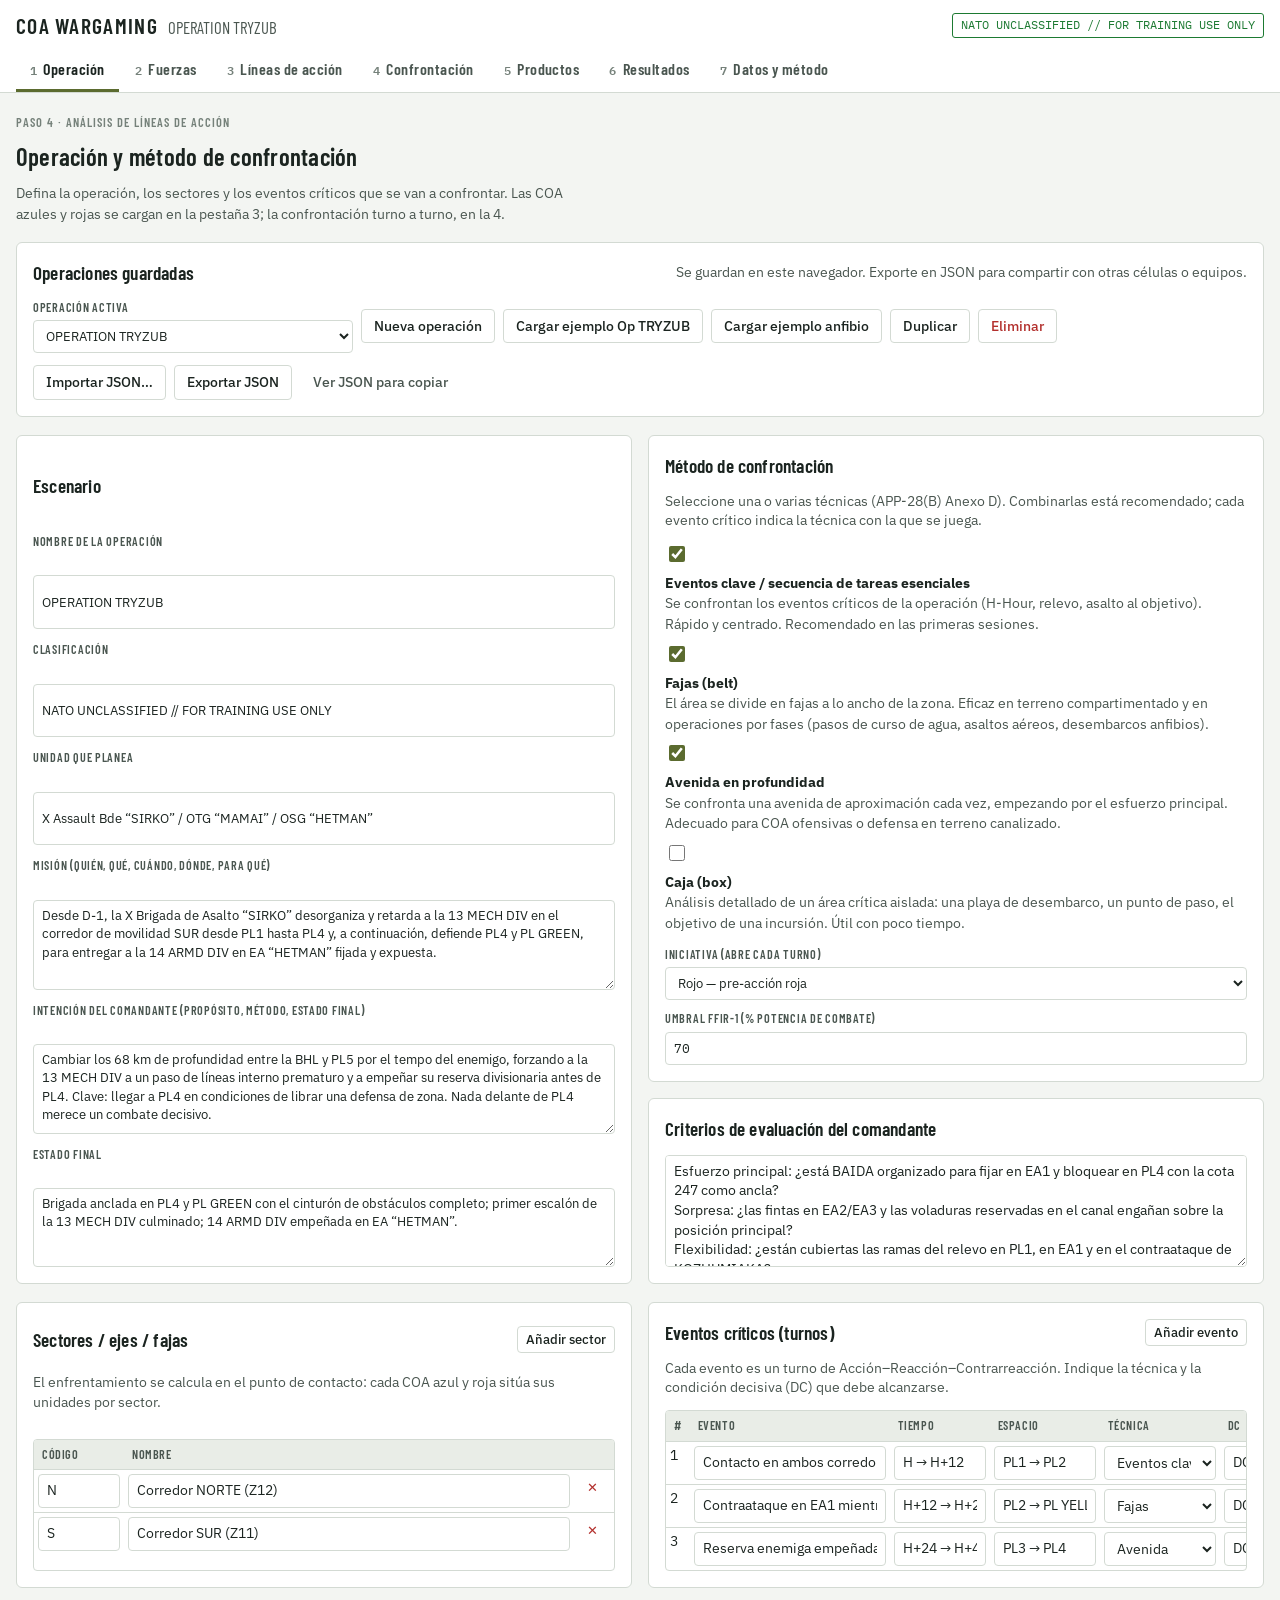
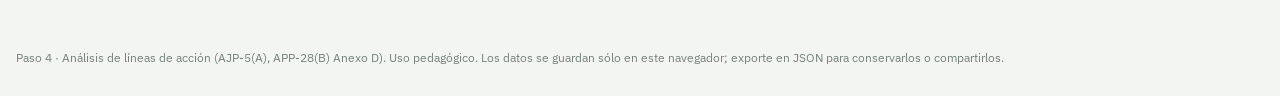
==== wargaming-coa/index.html @ 02294366 "Add COA Wargaming Tool v0.1 (Step 4 BLUE COA vs RED COA) Static web app for the confrontation of fri" ====
<!doctype html>
<html lang="es">
<head>
<meta charset="utf-8">
<meta name="viewport" content="width=device-width, initial-scale=1, viewport-fit=cover">
<title>COA Wargaming Tool</title>
<meta name="claude:viewport-fit-sides" content="cover">
<link rel="preconnect" href="https://fonts.googleapis.com">
<link rel="preconnect" href="https://fonts.gstatic.com" crossorigin>
<link rel="stylesheet" href="https://fonts.googleapis.com/css2?family=Barlow+Condensed:wght@500;600&family=IBM+Plex+Mono:wght@400;600&family=IBM+Plex+Sans:wght@400;500;600&display=swap">
<link rel="stylesheet" href="css/app.css">
</head>
<body>
<header class="topbar">
  <div class="topbar-inner">
    <div class="brand"><h1>COA Wargaming</h1><span class="op" id="opName"></span></div>
    <span class="classif" id="classif"></span>
    <nav class="tabs" aria-label="Fases de la confrontación">
      <button class="tab" data-tab="op"><span class="n">1</span>Operación</button>
      <button class="tab" data-tab="oob"><span class="n">2</span>Fuerzas</button>
      <button class="tab" data-tab="coa"><span class="n">3</span>Líneas de acción</button>
      <button class="tab" data-tab="wg"><span class="n">4</span>Confrontación</button>
      <button class="tab" data-tab="prod"><span class="n">5</span>Productos</button>
      <button class="tab" data-tab="res"><span class="n">6</span>Resultados</button>
      <button class="tab" data-tab="data"><span class="n">7</span>Datos y método</button>
    </nav>
  </div>
</header>
<main class="wrap" id="app"></main>
<footer class="wrap foot">Paso 4 · Análisis de líneas de acción (AJP-5(A), APP-28(B) Anexo D). Uso pedagógico. Los datos se guardan sólo en este navegador; exporte en JSON para conservarlos o compartirlos.</footer>
<div class="toast" id="toast" role="status" aria-live="polite" hidden></div>
<script src="js/engine.js"></script>
<script src="js/examples.js"></script>
<script src="js/app.js"></script>
</body>
</html>
---- wargaming-coa/css/app.css ----
/* Layout: barra superior fija con pestañas de proceso; contenido en columna de 1280px;
   tres células (Azul · Blanca · Roja) en la confrontación. Colores de afiliación APP-6. */
:root {
  --bg: #f3f5f2;
  --surface: #ffffff;
  --surface-2: #e9ede7;
  --ink: #1b2420;
  --ink-2: #4a5650;
  --ink-3: #75817a;
  --line: #d3dad3;
  --accent: #5b6b2f;        /* verde oliva de carta de estado mayor */
  --accent-ink: #ffffff;
  --blue: #1f5fa8;          /* propias */
  --blue-soft: #e3eefa;
  --red: #b3302d;           /* adversario */
  --red-soft: #fae6e4;
  --white-cell: #6f6a80;    /* célula blanca / árbitro */
  --white-soft: #eeedf3;
  --ok: #1d7a32;
  --ok-soft: #dcefdf;
  --warn: #9a6400;
  --warn-soft: #faeccc;
  --bad: #b3302d;
  --bad-soft: #f8dedc;
  --dec: #0f5a24;
  --s1: #2a78d6; --s2: #eb6834; --s3: #1baf7a; --s4: #eda100; --s5: #e87ba4; --s6: #008300; --s7: #6250d6; --s8: #e34948;
  --f-display: "Barlow Condensed", "Arial Narrow", "Roboto Condensed", sans-serif;
  --f-body: "IBM Plex Sans", "Segoe UI", Roboto, Helvetica, Arial, sans-serif;
  --f-mono: "IBM Plex Mono", ui-monospace, "SFMono-Regular", Menlo, Consolas, monospace;
  --radius: 6px;
}
@media (prefers-color-scheme: dark) {
  :root:not([data-theme="light"]) {
    --bg: #141917; --surface: #1c2320; --surface-2: #252e2a; --ink: #e6ebe7; --ink-2: #b4bfb8; --ink-3: #87938c; --line: #34403a;
    --accent: #a5b866; --accent-ink: #141917;
    --blue: #6ea8ea; --blue-soft: #1b2b3d; --red: #ec7a74; --red-soft: #3a2120; --white-cell: #b5afc9; --white-soft: #2a2833;
    --ok: #5cc272; --ok-soft: #1d3324; --warn: #e6b04a; --warn-soft: #3a2f17; --bad: #ec7a74; --bad-soft: #3a2120; --dec: #8fe0a2;
    --s1: #3987e5; --s2: #d95926; --s3: #199e70; --s4: #c98500; --s5: #d55181; --s6: #2f9a2f; --s7: #9085e9; --s8: #e66767;
    color-scheme: dark;
  }
}
:root[data-theme="dark"] {
  --bg: #141917; --surface: #1c2320; --surface-2: #252e2a; --ink: #e6ebe7; --ink-2: #b4bfb8; --ink-3: #87938c; --line: #34403a;
  --accent: #a5b866; --accent-ink: #141917;
  --blue: #6ea8ea; --blue-soft: #1b2b3d; --red: #ec7a74; --red-soft: #3a2120; --white-cell: #b5afc9; --white-soft: #2a2833;
  --ok: #5cc272; --ok-soft: #1d3324; --warn: #e6b04a; --warn-soft: #3a2f17; --bad: #ec7a74; --bad-soft: #3a2120; --dec: #8fe0a2;
  --s1: #3987e5; --s2: #d95926; --s3: #199e70; --s4: #c98500; --s5: #d55181; --s6: #2f9a2f; --s7: #9085e9; --s8: #e66767;
  color-scheme: dark;
}

* { box-sizing: border-box; }
html, body { margin: 0; }
body {
  background: var(--bg); color: var(--ink);
  font-family: var(--f-body); font-size: 14px; line-height: 1.45;
}
h1, h2, h3, h4 { font-family: var(--f-display); font-weight: 600; margin: 0; text-wrap: balance; letter-spacing: 0.01em; }
h2 { font-size: 1.55rem; }
h3 { font-size: 1.2rem; }
h4 { font-size: 1.02rem; }
p { margin: 0; }
.muted { color: var(--ink-2); }
.small { font-size: 0.85rem; }
.mono, .num { font-family: var(--f-mono); font-variant-numeric: tabular-nums; }
.eyebrow { font-family: var(--f-display); font-size: 0.78rem; text-transform: uppercase; letter-spacing: 0.08em; color: var(--ink-3); font-weight: 600; }

/* ---------- cabecera ---------- */
.topbar {
  position: sticky; top: env(safe-area-inset-top, 0px); z-index: 20;
  background: var(--surface); border-bottom: 1px solid var(--line);
}
.topbar-inner, .wrap {
  max-width: 1280px; margin: 0 auto;
  padding-left: max(16px, env(safe-area-inset-left, 0px));
  padding-right: max(16px, env(safe-area-inset-right, 0px));
}
.topbar-inner { display: flex; flex-wrap: wrap; align-items: center; gap: 8px 16px; padding-block: 10px 0; }
.brand { display: flex; align-items: baseline; gap: 10px; min-width: 0; }
.brand h1 { font-size: 1.35rem; text-transform: uppercase; letter-spacing: 0.06em; }
.brand .op { font-family: var(--f-display); font-size: 1.05rem; color: var(--ink-2); overflow: hidden; text-overflow: ellipsis; white-space: nowrap; }
.classif { margin-left: auto; font-family: var(--f-mono); font-size: 0.72rem; padding: 3px 8px; border: 1px solid var(--ok); color: var(--ok); border-radius: 3px; white-space: nowrap; max-width: 100%; overflow: hidden; text-overflow: ellipsis; }
.tabs { display: flex; gap: 2px; overflow-x: auto; width: 100%; scrollbar-width: thin; }
.tab {
  appearance: none; border: 0; background: none; cursor: pointer; color: var(--ink-2);
  font-family: var(--f-display); font-size: 1rem; font-weight: 600; letter-spacing: 0.03em;
  padding: 10px 14px 9px; border-bottom: 3px solid transparent; white-space: nowrap;
}
.tab .n { font-family: var(--f-mono); font-size: 0.75rem; color: var(--ink-3); margin-right: 6px; }
.tab:hover { color: var(--ink); }
.tab[aria-selected="true"] { color: var(--ink); border-bottom-color: var(--accent); }
.tab:focus-visible, button:focus-visible, select:focus-visible, input:focus-visible, textarea:focus-visible { outline: 2px solid var(--accent); outline-offset: 1px; }

main.wrap { padding-block: 20px 60px; }
.view { display: grid; gap: 18px; }
.view-head { display: flex; flex-wrap: wrap; align-items: flex-end; gap: 10px 20px; justify-content: space-between; }
.view-head p { max-width: 70ch; }

/* ---------- paneles ---------- */
.panel { background: var(--surface); border: 1px solid var(--line); border-radius: var(--radius); padding: 16px; display: grid; gap: 12px; min-width: 0; }
.panel > header { display: flex; flex-wrap: wrap; align-items: center; gap: 8px 12px; justify-content: space-between; }
.grid2 { display: grid; grid-template-columns: repeat(auto-fit, minmax(min(100%, 420px), 1fr)); gap: 16px; }
.grid3 { display: grid; grid-template-columns: repeat(auto-fit, minmax(min(100%, 300px), 1fr)); gap: 16px; }
.row { display: flex; flex-wrap: wrap; gap: 8px; align-items: center; }
.stack { display: grid; gap: 8px; }

/* ---------- formularios ---------- */
label.f { display: grid; gap: 4px; font-size: 0.82rem; color: var(--ink-2); min-width: 0; }
label.f > span { font-family: var(--f-display); text-transform: uppercase; letter-spacing: 0.06em; font-weight: 600; font-size: 0.76rem; }
input, select, textarea {
  font: inherit; color: var(--ink); background: var(--surface); border: 1px solid var(--line); border-radius: 4px; padding: 6px 8px; min-width: 0; max-width: 100%;
}
textarea { resize: vertical; min-height: 58px; line-height: 1.4; }
input[type="number"] { font-family: var(--f-mono); font-variant-numeric: tabular-nums; }
input[type="checkbox"] { width: 16px; height: 16px; accent-color: var(--accent); }
.btn {
  appearance: none; font: inherit; font-weight: 500; cursor: pointer; border-radius: 4px;
  border: 1px solid var(--line); background: var(--surface); color: var(--ink); padding: 6px 12px; white-space: nowrap;
}
.btn:hover { background: var(--surface-2); }
.btn.primary { background: var(--accent); border-color: var(--accent); color: var(--accent-ink); }
.btn.primary:hover { filter: brightness(1.08); }
.btn.ghost { border-color: transparent; background: none; color: var(--ink-2); }
.btn.danger { color: var(--bad); }
.btn.sm { padding: 3px 8px; font-size: 0.82rem; }
.btn[disabled] { opacity: 0.5; cursor: not-allowed; }
.seg { display: inline-flex; border: 1px solid var(--line); border-radius: 4px; overflow: hidden; }
.seg button { appearance: none; border: 0; background: var(--surface); color: var(--ink-2); padding: 5px 10px; cursor: pointer; font: inherit; font-size: 0.85rem; }
.seg button + button { border-left: 1px solid var(--line); }
.seg button[aria-pressed="true"] { background: var(--ink); color: var(--surface); }

/* ---------- tablas ---------- */
.tbl-wrap { overflow-x: auto; border: 1px solid var(--line); border-radius: 4px; }
table { border-collapse: collapse; width: 100%; font-size: 0.86rem; }
th, td { padding: 6px 8px; border-bottom: 1px solid var(--line); text-align: left; vertical-align: top; }
th { font-family: var(--f-display); font-weight: 600; text-transform: uppercase; letter-spacing: 0.05em; font-size: 0.76rem; color: var(--ink-2); background: var(--surface-2); white-space: nowrap; }
tr:last-child td { border-bottom: 0; }
td.num, th.num { text-align: right; }
td input, td select { width: 100%; }
td textarea { width: 100%; min-height: 48px; }
.tbl-edit td { padding: 4px; }

/* ---------- chips y estados ---------- */
.chip { display: inline-flex; align-items: center; gap: 4px; padding: 1px 7px; border-radius: 3px; font-size: 0.76rem; font-weight: 600; font-family: var(--f-display); letter-spacing: 0.04em; text-transform: uppercase; white-space: nowrap; border: 1px solid transparent; }
.chip.blue { background: var(--blue-soft); color: var(--blue); }
.chip.red { background: var(--red-soft); color: var(--red); }
.chip.white { background: var(--white-soft); color: var(--white-cell); }
.chip.ok { background: var(--ok-soft); color: var(--ok); }
.chip.warn { background: var(--warn-soft); color: var(--warn); }
.chip.bad { background: var(--bad-soft); color: var(--bad); }
.chip.line { border-color: var(--line); color: var(--ink-2); }
.out-DEC { background: var(--ok-soft); color: var(--dec); }
.out-EXI { background: var(--ok-soft); color: var(--ok); }
.out-PAR { background: var(--warn-soft); color: var(--warn); }
.out-FRA { background: var(--bad-soft); color: var(--bad); }
.out-SC { background: var(--surface-2); color: var(--ink-3); }

/* ---------- unidades (símbolo APP-6 simplificado) ---------- */
.unit-sym { display: inline-block; width: 26px; height: 17px; border: 2px solid currentColor; border-radius: 2px; position: relative; vertical-align: middle; flex: none; }
.unit-sym.blue { color: var(--blue); background: var(--blue-soft); }
.unit-sym.red { color: var(--red); background: var(--red-soft); transform: rotate(0deg); }
.unit-sym svg { position: absolute; inset: 0; width: 100%; height: 100%; }

/* ---------- listas de COA ---------- */
.coa-layout { display: grid; grid-template-columns: minmax(0, 280px) minmax(0, 1fr); gap: 16px; align-items: start; }
@media (max-width: 820px) { .coa-layout { grid-template-columns: 1fr; } }
.coa-list { display: grid; gap: 6px; }
.coa-item { text-align: left; display: grid; gap: 2px; padding: 8px 10px; border: 1px solid var(--line); border-radius: 4px; background: var(--surface); cursor: pointer; font: inherit; color: var(--ink); }
.coa-item:hover { background: var(--surface-2); }
.coa-item[aria-current="true"].blue { border-color: var(--blue); box-shadow: inset 3px 0 0 var(--blue); }
.coa-item[aria-current="true"].red { border-color: var(--red); box-shadow: inset 3px 0 0 var(--red); }
.coa-item .t { font-weight: 600; }

.ev-block { border-top: 1px solid var(--line); padding-top: 12px; display: grid; gap: 10px; }
.ev-title { display: flex; flex-wrap: wrap; gap: 6px 10px; align-items: baseline; }
.ev-title .idx { font-family: var(--f-mono); color: var(--ink-3); }
.eng { border: 1px solid var(--line); border-radius: 4px; padding: 10px; display: grid; gap: 8px; background: var(--surface); }
.eng.me { border-color: var(--blue); }
.eng-grid { display: grid; grid-template-columns: repeat(auto-fit, minmax(min(100%, 150px), 1fr)); gap: 8px; }
.unit-rows { display: grid; gap: 4px; }
.unit-row { display: grid; grid-template-columns: minmax(0, 1fr) 72px auto; gap: 6px; align-items: center; }
.unit-row.place { grid-template-columns: minmax(0, 1fr) minmax(0, 0.8fr) 72px auto; }

/* ---------- confrontación ---------- */
.wg-bar { display: flex; flex-wrap: wrap; gap: 10px 16px; align-items: end; }
.turns { display: flex; gap: 4px; flex-wrap: wrap; }
.turn-btn { appearance: none; border: 1px solid var(--line); background: var(--surface); color: var(--ink-2); padding: 6px 10px; border-radius: 4px; cursor: pointer; font: inherit; text-align: left; display: grid; gap: 0; }
.turn-btn b { font-family: var(--f-display); font-size: 0.95rem; color: var(--ink); }
.turn-btn span { font-size: 0.75rem; }
.turn-btn[aria-current="true"] { border-color: var(--accent); box-shadow: inset 0 -3px 0 var(--accent); }
.arcr { display: flex; flex-wrap: wrap; gap: 0; border: 1px solid var(--line); border-radius: 4px; overflow: hidden; }
.arcr button { appearance: none; border: 0; background: var(--surface); color: var(--ink-2); padding: 7px 12px; font: inherit; font-size: 0.82rem; cursor: pointer; font-family: var(--f-display); font-weight: 600; text-transform: uppercase; letter-spacing: 0.05em; flex: 1 1 auto; }
.arcr button + button { border-left: 1px solid var(--line); }
.arcr button.done { color: var(--ok); }
.arcr button[aria-pressed="true"] { background: var(--accent); color: var(--accent-ink); }
.cells { display: grid; grid-template-columns: minmax(0, 1fr) minmax(0, 1.35fr) minmax(0, 1fr); gap: 14px; align-items: start; }
@media (max-width: 1050px) { .cells { grid-template-columns: 1fr; } }
.cell { border: 1px solid var(--line); border-top-width: 4px; border-radius: var(--radius); background: var(--surface); padding: 14px; display: grid; gap: 10px; min-width: 0; }
.cell.blue { border-top-color: var(--blue); }
.cell.red { border-top-color: var(--red); }
.cell.white { border-top-color: var(--white-cell); }
.cell h3 { display: flex; align-items: center; gap: 8px; font-size: 1.1rem; text-transform: uppercase; letter-spacing: 0.05em; }
.cell.blue h3 { color: var(--blue); }
.cell.red h3 { color: var(--red); }
.cell.white h3 { color: var(--white-cell); }
.cell .ro { white-space: pre-wrap; background: var(--surface-2); border-radius: 4px; padding: 8px 10px; font-size: 0.88rem; }
.cell.hidden-cell { opacity: 0.35; filter: blur(3px); pointer-events: none; user-select: none; }
.active-step { outline: 2px solid var(--accent); outline-offset: 2px; border-radius: 4px; }

.adj { border: 1px solid var(--line); border-radius: 4px; padding: 10px; display: grid; gap: 8px; }
.adj.me { border-left: 3px solid var(--blue); }
.adj-head { display: flex; flex-wrap: wrap; gap: 6px 10px; align-items: center; justify-content: space-between; }
.ratio-line { display: grid; grid-template-columns: repeat(auto-fit, minmax(92px, 1fr)); gap: 6px; }
.kv { display: grid; gap: 0; background: var(--surface-2); border-radius: 4px; padding: 5px 8px; }
.kv .k { font-family: var(--f-display); font-size: 0.7rem; text-transform: uppercase; letter-spacing: 0.06em; color: var(--ink-3); font-weight: 600; }
.kv .v { font-family: var(--f-mono); font-variant-numeric: tabular-nums; font-size: 0.95rem; }
.pbar { display: flex; height: 18px; border-radius: 3px; overflow: hidden; gap: 2px; background: var(--surface); }
.pbar span { display: block; height: 100%; min-width: 0; }
.pbar .DEC { background: var(--dec); } .pbar .EXI { background: var(--ok); } .pbar .PAR { background: var(--warn); } .pbar .FRA { background: var(--bad); } .pbar .SC { background: var(--line); }
.legend { display: flex; flex-wrap: wrap; gap: 4px 12px; font-size: 0.78rem; color: var(--ink-2); }
.legend i { display: inline-block; width: 10px; height: 10px; border-radius: 2px; margin-right: 4px; vertical-align: -1px; }
.warnbox { border: 1px solid var(--warn); background: var(--warn-soft); color: var(--ink); border-radius: 4px; padding: 8px 10px; font-size: 0.86rem; }
.infobox { border: 1px solid var(--line); background: var(--surface-2); border-radius: 4px; padding: 8px 10px; font-size: 0.86rem; color: var(--ink-2); }

.strip { display: grid; grid-template-columns: repeat(auto-fill, minmax(min(100%, 210px), 1fr)); gap: 6px; }
.ustat { display: grid; grid-template-columns: auto 1fr auto; gap: 8px; align-items: center; padding: 5px 8px; border: 1px solid var(--line); border-radius: 4px; background: var(--surface); font-size: 0.82rem; }
.ustat .bar { grid-column: 1 / -1; height: 5px; background: var(--surface-2); border-radius: 3px; overflow: hidden; position: relative; }
.ustat .bar i { display: block; height: 100%; }
.ustat .bar b { position: absolute; top: -2px; bottom: -2px; width: 1px; background: var(--ink); }
.ustat .nm { overflow: hidden; text-overflow: ellipsis; white-space: nowrap; }

/* ---------- resultados ---------- */
.matrix td, .matrix th { text-align: center; vertical-align: middle; }
.matrix td.rowh, .matrix th.rowh { text-align: left; }
.mcell { display: grid; gap: 2px; padding: 4px; border-radius: 4px; cursor: pointer; border: 2px solid transparent; }
.mcell[aria-current="true"] { border-color: var(--accent); }
.mcell .big { font-family: var(--f-mono); font-size: 1.25rem; font-weight: 600; }
.tiles { display: grid; grid-template-columns: repeat(auto-fit, minmax(150px, 1fr)); gap: 10px; }
.tile { border: 1px solid var(--line); border-radius: 4px; padding: 10px 12px; display: grid; gap: 2px; background: var(--surface); }
.tile .v { font-family: var(--f-mono); font-size: 1.5rem; font-weight: 600; font-variant-numeric: tabular-nums; }
.tile .k { font-size: 0.78rem; color: var(--ink-2); }
.chart-box { position: relative; min-width: 0; }
.chart-box svg { display: block; width: 100%; height: auto; overflow: visible; }
.tip { position: absolute; pointer-events: none; background: var(--ink); color: var(--surface); padding: 6px 8px; border-radius: 4px; font-size: 0.78rem; line-height: 1.35; white-space: nowrap; z-index: 5; transform: translate(-50%, -110%); }
.facds { display: grid; grid-template-columns: 140px 160px minmax(0, 1fr); gap: 6px 10px; align-items: center; }
@media (max-width: 640px) { .facds { grid-template-columns: 1fr; } .unit-row.place { grid-template-columns: 1fr 1fr; } }

.toast { position: fixed; left: 50%; bottom: calc(18px + env(safe-area-inset-bottom, 0px)); transform: translateX(-50%); background: var(--ink); color: var(--surface); padding: 8px 14px; border-radius: 4px; font-size: 0.88rem; z-index: 50; }
.confirm { display: inline-flex; gap: 6px; align-items: center; background: var(--bad-soft); border: 1px solid var(--bad); padding: 3px 6px; border-radius: 4px; font-size: 0.85rem; }
footer.foot { color: var(--ink-3); font-size: 0.78rem; padding-block: 0 30px; }

@media print {
  .topbar .tabs, .no-print, .btn { display: none !important; }
  .topbar { position: static; }
  body { background: #fff; color: #000; }
  .panel, .cell { break-inside: avoid; }
}
@media (prefers-reduced-motion: reduce) { * { transition: none !important; animation: none !important; } }
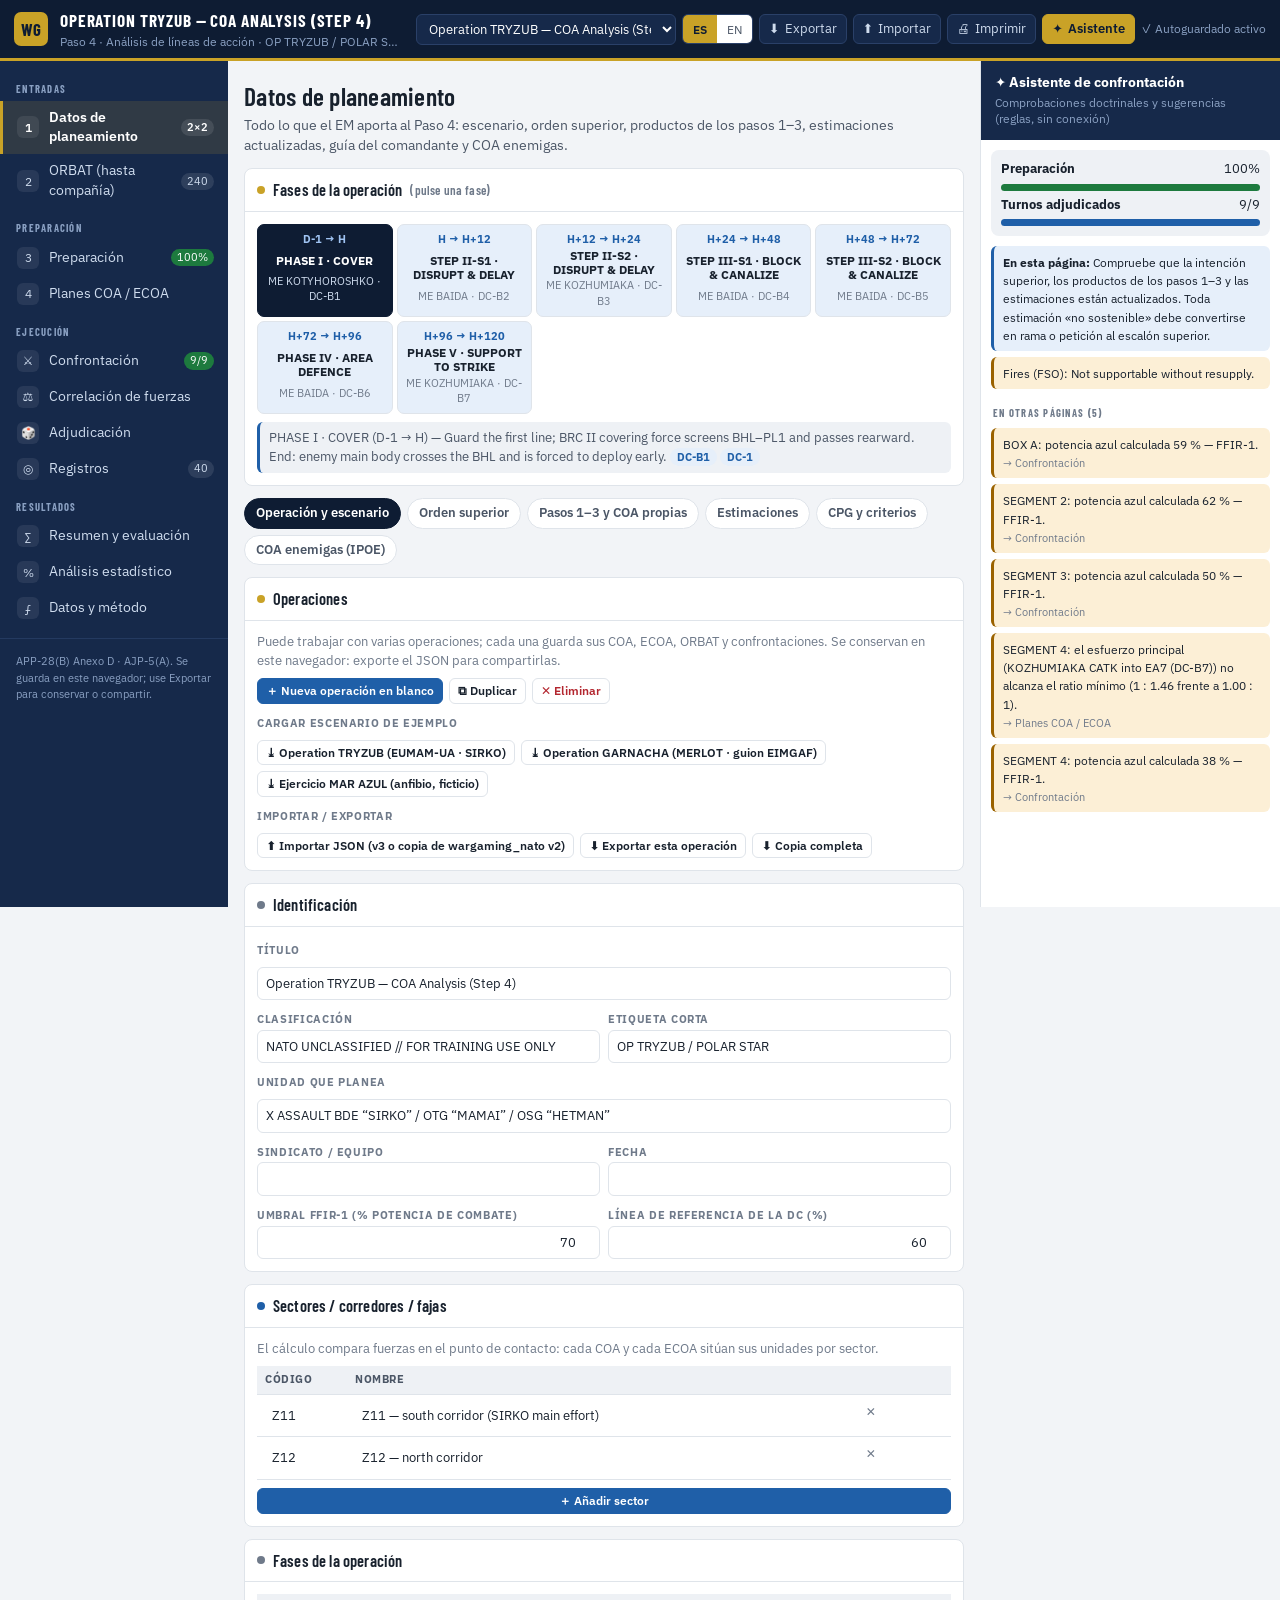
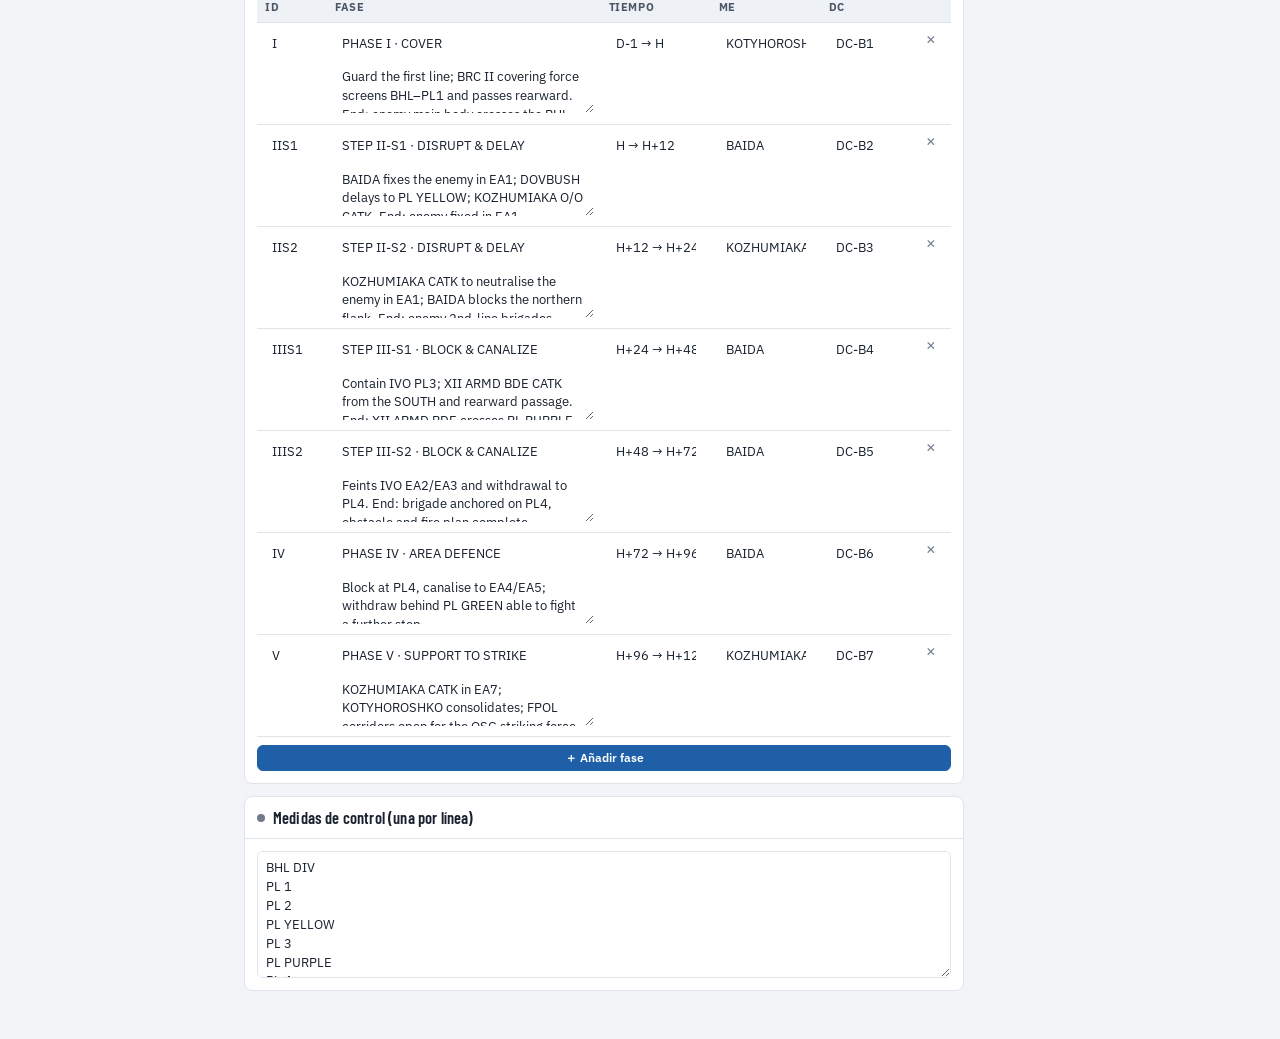
==== commit 80aafd26: "COA Wargaming Tool v0.2: rebuild on wargaming_nato v2 with multi-COA engine Keeps the v2 workflow, O" ====
--- a/wargaming-coa/index.html
+++ b/wargaming-coa/index.html
@@ -7,30 +7,43 @@
 <meta name="claude:viewport-fit-sides" content="cover">
 <link rel="preconnect" href="https://fonts.googleapis.com">
 <link rel="preconnect" href="https://fonts.gstatic.com" crossorigin>
-<link rel="stylesheet" href="https://fonts.googleapis.com/css2?family=Barlow+Condensed:wght@500;600&family=IBM+Plex+Mono:wght@400;600&family=IBM+Plex+Sans:wght@400;500;600&display=swap">
+<link rel="stylesheet" href="https://fonts.googleapis.com/css2?family=Barlow+Condensed:wght@500;600;700&family=IBM+Plex+Mono:wght@400;600&family=IBM+Plex+Sans:wght@400;500;600;700&display=swap">
 <link rel="stylesheet" href="css/app.css">
 </head>
 <body>
-<header class="topbar">
-  <div class="topbar-inner">
-    <div class="brand"><h1>COA Wargaming</h1><span class="op" id="opName"></span></div>
-    <span class="classif" id="classif"></span>
-    <nav class="tabs" aria-label="Fases de la confrontación">
-      <button class="tab" data-tab="op"><span class="n">1</span>Operación</button>
-      <button class="tab" data-tab="oob"><span class="n">2</span>Fuerzas</button>
-      <button class="tab" data-tab="coa"><span class="n">3</span>Líneas de acción</button>
-      <button class="tab" data-tab="wg"><span class="n">4</span>Confrontación</button>
-      <button class="tab" data-tab="prod"><span class="n">5</span>Productos</button>
-      <button class="tab" data-tab="res"><span class="n">6</span>Resultados</button>
-      <button class="tab" data-tab="data"><span class="n">7</span>Datos y método</button>
-    </nav>
+<header id="top">
+  <div class="logo" aria-hidden="true">WG</div>
+  <div class="ttl"><b id="opTitle">COA Wargaming</b><span><span data-i18n="Paso 4 · Análisis de líneas de acción">Paso 4 · Análisis de líneas de acción</span> · <span id="opTag"></span></span></div>
+  <div class="hdr">
+    <select id="opSel" aria-label="Operación activa"></select>
+    <div class="seg" role="group" aria-label="Idioma"><button class="tbtn" data-a="lang" data-lang="es">ES</button><button class="tbtn" data-a="lang" data-lang="en">EN</button></div>
+    <button class="tbtn" data-a="exportOp" data-i18n-title="Exportar la operación activa (.json)">⬇ <span data-i18n="Exportar">Exportar</span></button>
+    <button class="tbtn" data-a="importOpen" data-i18n-title="Importar una operación o una copia de wargaming_nato v2 (.json)">⬆ <span data-i18n="Importar">Importar</span></button>
+    <input type="file" id="imp" accept=".json,application/json" hidden>
+    <button class="tbtn" id="printBtn" data-a="print" hidden>🖨 <span data-i18n="Imprimir">Imprimir</span></button>
+    <button class="tbtn" id="asBtn" data-a="assist">✦ <span data-i18n="Asistente">Asistente</span></button>
+    <span id="saveState">—</span>
   </div>
 </header>
-<main class="wrap" id="app"></main>
-<footer class="wrap foot">Paso 4 · Análisis de líneas de acción (AJP-5(A), APP-28(B) Anexo D). Uso pedagógico. Los datos se guardan sólo en este navegador; exporte en JSON para conservarlos o compartirlos.</footer>
+<div id="app">
+  <nav id="side" aria-label="Fases del proceso"></nav>
+  <main id="main"></main>
+  <aside id="assist" aria-label="Asistente"></aside>
+</div>
+<div class="modal" id="modal" hidden><div class="box" id="mbox" role="dialog" aria-modal="true"></div></div>
 <div class="toast" id="toast" role="status" aria-live="polite" hidden></div>
+<script src="js/catalog.js"></script>
 <script src="js/engine.js"></script>
-<script src="js/examples.js"></script>
-<script src="js/app.js"></script>
+<script src="js/model.js"></script>
+<script src="js/scenarios/tryzub-v2seed.js"></script>
+<script src="js/scenarios/tryzub.js"></script>
+<script src="js/scenarios/garnacha.js"></script>
+<script src="js/scenarios/marazul.js"></script>
+<script src="js/i18n.js"></script>
+<script src="js/ui-core.js"></script>
+<script src="js/ui-inputs.js"></script>
+<script src="js/ui-wargame.js"></script>
+<script src="js/ui-results.js"></script>
+<script>WGUI.boot();</script>
 </body>
 </html>
--- a/wargaming-coa/css/app.css
+++ b/wargaming-coa/css/app.css
@@ -1,257 +1,364 @@
-/* Layout: barra superior fija con pestañas de proceso; contenido en columna de 1280px;
-   tres células (Azul · Blanca · Roja) en la confrontación. Colores de afiliación APP-6. */
+/* Layout: cabecera fija azul marino con filete oro (identidad EIMGAF de wargaming_nato v2);
+   barra lateral de fases del proceso; contenido en tarjetas; asistente plegable a la derecha.
+   Colores de afiliación APP-6 para propio / adversario. */
 :root {
-  --bg: #f3f5f2;
-  --surface: #ffffff;
-  --surface-2: #e9ede7;
-  --ink: #1b2420;
-  --ink-2: #4a5650;
-  --ink-3: #75817a;
-  --line: #d3dad3;
-  --accent: #5b6b2f;        /* verde oliva de carta de estado mayor */
-  --accent-ink: #ffffff;
-  --blue: #1f5fa8;          /* propias */
-  --blue-soft: #e3eefa;
-  --red: #b3302d;           /* adversario */
-  --red-soft: #fae6e4;
-  --white-cell: #6f6a80;    /* célula blanca / árbitro */
-  --white-soft: #eeedf3;
-  --ok: #1d7a32;
-  --ok-soft: #dcefdf;
-  --warn: #9a6400;
-  --warn-soft: #faeccc;
-  --bad: #b3302d;
-  --bad-soft: #f8dedc;
-  --dec: #0f5a24;
+  --navy: #0e1c33; --navy-2: #16294a; --navy-ink: #cfdcee; --navy-mute: #8aa0c2;
+  --gold: #c9a227; --gold-soft: #fbf3d8;
+  --bg: #f2f4f7; --card: #ffffff; --surface-2: #eef1f5; --ink: #18212d; --ink-2: #4b5666; --ink-3: #6f7a8a; --line: #dfe4ea;
+  --blue: #1f5fa8; --blue-soft: #e6effa; --red: #b3262f; --red-soft: #fbe9ea;
+  --ok: #1d7a3e; --ok-soft: #e1f3e7; --warn: #9a6200; --warn-soft: #fcefd6; --bad: #b3262f; --bad-soft: #fbe5e3; --dec: #0f5c2b;
   --s1: #2a78d6; --s2: #eb6834; --s3: #1baf7a; --s4: #eda100; --s5: #e87ba4; --s6: #008300; --s7: #6250d6; --s8: #e34948;
-  --f-display: "Barlow Condensed", "Arial Narrow", "Roboto Condensed", sans-serif;
-  --f-body: "IBM Plex Sans", "Segoe UI", Roboto, Helvetica, Arial, sans-serif;
-  --f-mono: "IBM Plex Mono", ui-monospace, "SFMono-Regular", Menlo, Consolas, monospace;
-  --radius: 6px;
+  --f-head: "Barlow Condensed", "Arial Narrow", "Roboto Condensed", sans-serif;
+  --f-body: "IBM Plex Sans", "Segoe UI", system-ui, Arial, sans-serif;
+  --f-mono: "IBM Plex Mono", ui-monospace, Menlo, Consolas, monospace;
+  --r: 8px;
 }
 @media (prefers-color-scheme: dark) {
   :root:not([data-theme="light"]) {
-    --bg: #141917; --surface: #1c2320; --surface-2: #252e2a; --ink: #e6ebe7; --ink-2: #b4bfb8; --ink-3: #87938c; --line: #34403a;
-    --accent: #a5b866; --accent-ink: #141917;
-    --blue: #6ea8ea; --blue-soft: #1b2b3d; --red: #ec7a74; --red-soft: #3a2120; --white-cell: #b5afc9; --white-soft: #2a2833;
-    --ok: #5cc272; --ok-soft: #1d3324; --warn: #e6b04a; --warn-soft: #3a2f17; --bad: #ec7a74; --bad-soft: #3a2120; --dec: #8fe0a2;
+    --navy: #0a1424; --navy-2: #101e36; --navy-ink: #c7d4e8; --navy-mute: #7f93b4;
+    --gold: #d8b448; --gold-soft: #3a3115;
+    --bg: #0f151e; --card: #161e2a; --surface-2: #1e2836; --ink: #e5eaf1; --ink-2: #b2bccb; --ink-3: #8794a6; --line: #2c3848;
+    --blue: #74aaf0; --blue-soft: #18283f; --red: #f0818a; --red-soft: #3a1d22;
+    --ok: #62c483; --ok-soft: #173326; --warn: #e5b14e; --warn-soft: #3a2f17; --bad: #f0818a; --bad-soft: #3a1d22; --dec: #94e3ad;
     --s1: #3987e5; --s2: #d95926; --s3: #199e70; --s4: #c98500; --s5: #d55181; --s6: #2f9a2f; --s7: #9085e9; --s8: #e66767;
     color-scheme: dark;
   }
 }
 :root[data-theme="dark"] {
-  --bg: #141917; --surface: #1c2320; --surface-2: #252e2a; --ink: #e6ebe7; --ink-2: #b4bfb8; --ink-3: #87938c; --line: #34403a;
-  --accent: #a5b866; --accent-ink: #141917;
-  --blue: #6ea8ea; --blue-soft: #1b2b3d; --red: #ec7a74; --red-soft: #3a2120; --white-cell: #b5afc9; --white-soft: #2a2833;
-  --ok: #5cc272; --ok-soft: #1d3324; --warn: #e6b04a; --warn-soft: #3a2f17; --bad: #ec7a74; --bad-soft: #3a2120; --dec: #8fe0a2;
+  --navy: #0a1424; --navy-2: #101e36; --navy-ink: #c7d4e8; --navy-mute: #7f93b4;
+  --gold: #d8b448; --gold-soft: #3a3115;
+  --bg: #0f151e; --card: #161e2a; --surface-2: #1e2836; --ink: #e5eaf1; --ink-2: #b2bccb; --ink-3: #8794a6; --line: #2c3848;
+  --blue: #74aaf0; --blue-soft: #18283f; --red: #f0818a; --red-soft: #3a1d22;
+  --ok: #62c483; --ok-soft: #173326; --warn: #e5b14e; --warn-soft: #3a2f17; --bad: #f0818a; --bad-soft: #3a1d22; --dec: #94e3ad;
   --s1: #3987e5; --s2: #d95926; --s3: #199e70; --s4: #c98500; --s5: #d55181; --s6: #2f9a2f; --s7: #9085e9; --s8: #e66767;
   color-scheme: dark;
 }
 
 * { box-sizing: border-box; }
 html, body { margin: 0; }
-body {
-  background: var(--bg); color: var(--ink);
-  font-family: var(--f-body); font-size: 14px; line-height: 1.45;
-}
-h1, h2, h3, h4 { font-family: var(--f-display); font-weight: 600; margin: 0; text-wrap: balance; letter-spacing: 0.01em; }
-h2 { font-size: 1.55rem; }
-h3 { font-size: 1.2rem; }
-h4 { font-size: 1.02rem; }
+body { background: var(--bg); color: var(--ink); font-family: var(--f-body); font-size: 13.5px; line-height: 1.45; }
+button { font: inherit; cursor: pointer; color: inherit; }
+h2, h3, h4 { font-family: var(--f-head); font-weight: 600; margin: 0; text-wrap: balance; letter-spacing: .01em; }
+h2 { font-size: 1.6rem; } h3 { font-size: 1.12rem; } h4 { font-size: 1rem; margin-bottom: 4px; }
 p { margin: 0; }
-.muted { color: var(--ink-2); }
-.small { font-size: 0.85rem; }
-.mono, .num { font-family: var(--f-mono); font-variant-numeric: tabular-nums; }
-.eyebrow { font-family: var(--f-display); font-size: 0.78rem; text-transform: uppercase; letter-spacing: 0.08em; color: var(--ink-3); font-weight: 600; }
+:focus-visible { outline: 2px solid var(--gold); outline-offset: 1px; }
 
 /* ---------- cabecera ---------- */
-.topbar {
-  position: sticky; top: env(safe-area-inset-top, 0px); z-index: 20;
-  background: var(--surface); border-bottom: 1px solid var(--line);
-}
-.topbar-inner, .wrap {
-  max-width: 1280px; margin: 0 auto;
-  padding-left: max(16px, env(safe-area-inset-left, 0px));
-  padding-right: max(16px, env(safe-area-inset-right, 0px));
-}
-.topbar-inner { display: flex; flex-wrap: wrap; align-items: center; gap: 8px 16px; padding-block: 10px 0; }
-.brand { display: flex; align-items: baseline; gap: 10px; min-width: 0; }
-.brand h1 { font-size: 1.35rem; text-transform: uppercase; letter-spacing: 0.06em; }
-.brand .op { font-family: var(--f-display); font-size: 1.05rem; color: var(--ink-2); overflow: hidden; text-overflow: ellipsis; white-space: nowrap; }
-.classif { margin-left: auto; font-family: var(--f-mono); font-size: 0.72rem; padding: 3px 8px; border: 1px solid var(--ok); color: var(--ok); border-radius: 3px; white-space: nowrap; max-width: 100%; overflow: hidden; text-overflow: ellipsis; }
-.tabs { display: flex; gap: 2px; overflow-x: auto; width: 100%; scrollbar-width: thin; }
-.tab {
-  appearance: none; border: 0; background: none; cursor: pointer; color: var(--ink-2);
-  font-family: var(--f-display); font-size: 1rem; font-weight: 600; letter-spacing: 0.03em;
-  padding: 10px 14px 9px; border-bottom: 3px solid transparent; white-space: nowrap;
-}
-.tab .n { font-family: var(--f-mono); font-size: 0.75rem; color: var(--ink-3); margin-right: 6px; }
-.tab:hover { color: var(--ink); }
-.tab[aria-selected="true"] { color: var(--ink); border-bottom-color: var(--accent); }
-.tab:focus-visible, button:focus-visible, select:focus-visible, input:focus-visible, textarea:focus-visible { outline: 2px solid var(--accent); outline-offset: 1px; }
-
-main.wrap { padding-block: 20px 60px; }
-.view { display: grid; gap: 18px; }
-.view-head { display: flex; flex-wrap: wrap; align-items: flex-end; gap: 10px 20px; justify-content: space-between; }
-.view-head p { max-width: 70ch; }
-
-/* ---------- paneles ---------- */
-.panel { background: var(--surface); border: 1px solid var(--line); border-radius: var(--radius); padding: 16px; display: grid; gap: 12px; min-width: 0; }
-.panel > header { display: flex; flex-wrap: wrap; align-items: center; gap: 8px 12px; justify-content: space-between; }
-.grid2 { display: grid; grid-template-columns: repeat(auto-fit, minmax(min(100%, 420px), 1fr)); gap: 16px; }
-.grid3 { display: grid; grid-template-columns: repeat(auto-fit, minmax(min(100%, 300px), 1fr)); gap: 16px; }
-.row { display: flex; flex-wrap: wrap; gap: 8px; align-items: center; }
+#top { position: sticky; top: env(safe-area-inset-top, 0px); z-index: 40; background: var(--navy); color: #fff; border-bottom: 3px solid var(--gold);
+  display: flex; flex-wrap: wrap; align-items: center; gap: 8px 12px; padding-block: 8px; padding-left: max(14px, env(safe-area-inset-left, 0px)); padding-right: max(14px, env(safe-area-inset-right, 0px)); }
+.logo { width: 34px; height: 34px; border-radius: 7px; background: var(--gold); color: var(--navy); display: grid; place-items: center; font-family: var(--f-head); font-weight: 700; font-size: 1.05rem; flex: none; }
+.ttl { min-width: 0; flex: 1 1 260px; }
+.ttl b { display: block; font-family: var(--f-head); font-size: 1.08rem; letter-spacing: .05em; text-transform: uppercase; white-space: nowrap; overflow: hidden; text-overflow: ellipsis; }
+.ttl > span { display: block; font-size: .74rem; color: var(--navy-mute); white-space: nowrap; overflow: hidden; text-overflow: ellipsis; }
+.hdr { display: flex; flex-wrap: wrap; gap: 6px; align-items: center; }
+#opSel { max-width: 260px; background: var(--navy-2); color: #fff; border: 1px solid #2a4068; border-radius: 6px; padding: 5px 8px; font: inherit; font-size: .82rem; }
+.tbtn { background: var(--navy-2); color: var(--navy-ink); border: 1px solid #2a4068; border-radius: 6px; padding: 5px 9px; font-size: .8rem; display: inline-flex; gap: 5px; align-items: center; white-space: nowrap; cursor: pointer; }
+.tbtn:hover { color: #fff; background: #21406f; }
+.tbtn.on, .tbtn[aria-pressed="true"] { background: var(--gold); color: var(--navy); border-color: var(--gold); font-weight: 600; }
+.hdr .seg { border-color: #2a4068; }
+.hdr .seg .tbtn { border: 0; border-radius: 0; }
+#saveState { font-size: .72rem; color: var(--navy-mute); }
+#saveState.err { color: #ffb4b4; }
+
+/* ---------- distribución ---------- */
+#app { display: grid; grid-template-columns: 228px minmax(0, 1fr) auto; min-height: calc(100vh - 54px); }
+#side { background: var(--navy-2); color: var(--navy-ink); padding: 8px 0 16px; position: sticky; top: 54px; height: calc(100vh - 54px); overflow: auto; }
+.grp { padding: 12px 16px 4px; font-size: .66rem; font-weight: 700; letter-spacing: .12em; color: var(--navy-mute); text-transform: uppercase; font-family: var(--f-head); }
+.nav { width: 100%; display: flex; align-items: center; gap: 10px; padding: 7px 14px; border: 0; border-left: 3px solid transparent; background: none; color: var(--navy-ink); font-size: .86rem; text-align: left; }
+.nav:hover { background: rgba(255,255,255,.05); color: #fff; }
+.nav.on { background: rgba(201,162,39,.14); border-left-color: var(--gold); color: #fff; font-weight: 600; }
+.nav .ic { width: 22px; height: 22px; border-radius: 6px; background: rgba(255,255,255,.08); display: grid; place-items: center; font-size: .75rem; flex: none; }
+.nav .bd { margin-left: auto; font-size: .66rem; padding: 1px 6px; border-radius: 9px; background: rgba(255,255,255,.1); }
+.nav .bd.ok { background: var(--ok); color: #fff; } .nav .bd.warn { background: var(--warn); color: #fff; }
+#side .foot { padding: 14px 16px; font-size: .7rem; color: var(--navy-mute); border-top: 1px solid #243a60; margin-top: 12px; }
+#main { padding-block: 16px 48px; padding-left: max(16px, env(safe-area-inset-left, 0px)); padding-right: max(16px, env(safe-area-inset-right, 0px)); min-width: 0; display: grid; gap: 12px; align-content: start; }
+#assist { width: 0; overflow: hidden; background: var(--card); border-left: 1px solid var(--line); position: sticky; top: 54px; height: calc(100vh - 54px); }
+#assist.on { width: 300px; overflow: auto; }
+@media (max-width: 1180px) { #assist.on { width: 260px; } }
+@media (max-width: 980px) {
+  #app { grid-template-columns: 58px minmax(0, 1fr); }
+  #side .l, #side .grp, #side .bd, #side .foot { display: none; }
+  .nav { justify-content: center; padding: 9px 0; }
+  #assist.on { position: fixed; right: 0; top: 54px; bottom: 0; height: auto; width: min(320px, 88vw); z-index: 30; box-shadow: -8px 0 24px rgba(0,0,0,.2); }
+}
+@media (max-width: 560px) {
+  #app { grid-template-columns: 46px minmax(0, 1fr); }
+  #opSel { max-width: 150px; }
+  #saveState { display: none; }
+}
+
+/* ---------- encabezado de sección y tarjetas ---------- */
+.sech { display: flex; flex-wrap: wrap; align-items: flex-end; gap: 10px 16px; justify-content: space-between; }
+.sech .sub { color: var(--ink-2); font-size: .86rem; max-width: 88ch; margin-top: 2px; }
+.sech .act { display: flex; flex-wrap: wrap; gap: 6px; align-items: center; }
+.card { background: var(--card); border: 1px solid var(--line); border-radius: var(--r); min-width: 0; }
+.ch { display: flex; flex-wrap: wrap; align-items: center; gap: 6px 10px; padding: 9px 12px; border-bottom: 1px solid var(--line); }
+.ch h3 { display: flex; flex-wrap: wrap; align-items: center; gap: 8px; font-size: 1.02rem; color: var(--ink); min-width: 0; }
+.ch h3::before { content: ""; width: 8px; height: 8px; border-radius: 50%; background: var(--ink-3); flex: none; }
+.card.blue .ch h3::before { background: var(--blue); } .card.red .ch h3::before { background: var(--red); } .card.gold .ch h3::before { background: var(--gold); }
+.ch .r { margin-left: auto; display: flex; gap: 6px; align-items: center; }
+.cb { padding: 12px; display: grid; gap: 8px; min-width: 0; }
+.g2 { display: grid; grid-template-columns: repeat(auto-fit, minmax(min(100%, 420px), 1fr)); gap: 12px; align-items: start; }
+.g3 { display: grid; grid-template-columns: repeat(auto-fit, minmax(min(100%, 260px), 1fr)); gap: 12px; }
+.g4 { display: grid; grid-template-columns: repeat(auto-fit, minmax(min(100%, 150px), 1fr)); gap: 8px; }
+.g2.tight { grid-template-columns: repeat(auto-fit, minmax(min(100%, 200px), 1fr)); gap: 8px; }
+.g3.tight { grid-template-columns: repeat(auto-fit, minmax(min(100%, 170px), 1fr)); gap: 8px; }
+.g4.tight { gap: 6px; }
+.g2 > div, .g3 > div { min-width: 0; display: grid; gap: 12px; align-content: start; }
+.g2.tight > div, .g3.tight > div, .g4.tight > div { gap: 2px; min-width: 0; }
+.row { display: flex; flex-wrap: wrap; gap: 6px; align-items: center; }
+.row.nowrap { flex-wrap: nowrap; } .row.between { justify-content: space-between; } .row.end { justify-content: flex-end; }
+.push { margin-left: auto; }
 .stack { display: grid; gap: 8px; }
+.scroll { max-height: 360px; overflow: auto; }
+.muted { color: var(--ink-3); } .small { font-size: .8rem; } .strong { font-weight: 600; } .big { font-size: 1.15rem; } .center { text-align: center; }
+.num { font-family: var(--f-mono); font-variant-numeric: tabular-nums; }
+.blue-t { color: var(--blue); } .red-t { color: var(--red); } .ok-t { color: var(--ok); } .bad-t { color: var(--bad); }
+.side-b, .side-r { font-family: var(--f-head); font-size: .78rem; letter-spacing: .08em; padding: 1px 6px; border-radius: 3px; }
+.side-b { background: var(--blue-soft); color: var(--blue); } .side-r { background: var(--red-soft); color: var(--red); }
 
 /* ---------- formularios ---------- */
-label.f { display: grid; gap: 4px; font-size: 0.82rem; color: var(--ink-2); min-width: 0; }
-label.f > span { font-family: var(--f-display); text-transform: uppercase; letter-spacing: 0.06em; font-weight: 600; font-size: 0.76rem; }
-input, select, textarea {
-  font: inherit; color: var(--ink); background: var(--surface); border: 1px solid var(--line); border-radius: 4px; padding: 6px 8px; min-width: 0; max-width: 100%;
-}
-textarea { resize: vertical; min-height: 58px; line-height: 1.4; }
-input[type="number"] { font-family: var(--f-mono); font-variant-numeric: tabular-nums; }
-input[type="checkbox"] { width: 16px; height: 16px; accent-color: var(--accent); }
-.btn {
-  appearance: none; font: inherit; font-weight: 500; cursor: pointer; border-radius: 4px;
-  border: 1px solid var(--line); background: var(--surface); color: var(--ink); padding: 6px 12px; white-space: nowrap;
-}
-.btn:hover { background: var(--surface-2); }
-.btn.primary { background: var(--accent); border-color: var(--accent); color: var(--accent-ink); }
-.btn.primary:hover { filter: brightness(1.08); }
-.btn.ghost { border-color: transparent; background: none; color: var(--ink-2); }
+.fl { display: block; font-size: .68rem; font-weight: 700; color: var(--ink-3); text-transform: uppercase; letter-spacing: .06em; margin-top: 4px; }
+.fl.nm { margin: 0; }
+label.fl.row { display: flex; }
+.in, .ta, .sl { width: 100%; min-width: 0; border: 1px solid var(--line); border-radius: 6px; padding: 6px 8px; background: var(--card); color: var(--ink); font: inherit; font-size: .84rem; }
+.in.num { text-align: right; }
+.in.ro { background: var(--surface-2); }
+.in.xs { width: 56px; padding: 3px 4px; font-size: .74rem; display: block; margin: 1px 0; }
+.in.idf { width: 92px; flex: none; font-weight: 700; }
+.ta { resize: vertical; min-height: 54px; line-height: 1.4; }
+.sl { padding: 5px 6px; cursor: pointer; }
+.sl.st-ok { background: var(--ok-soft); color: var(--ok); font-weight: 600; }
+.sl.st-warn { background: var(--warn-soft); color: var(--warn); font-weight: 600; }
+.sl.st-bad { background: var(--bad-soft); color: var(--bad); font-weight: 600; }
+.sl.st-off { color: var(--ink-3); }
+input[type="checkbox"] { width: 15px; height: 15px; accent-color: var(--blue); flex: none; }
+input[type="range"] { flex: 1; accent-color: var(--gold); }
+.chk { display: flex; gap: 6px; align-items: flex-start; padding: 4px 6px; border-radius: 6px; cursor: pointer; font-size: .82rem; }
+.chk:hover { background: var(--surface-2); }
+.chk input { margin-top: 2px; }
+.btn { border: 1px solid var(--line); background: var(--card); color: var(--ink); border-radius: 6px; padding: 6px 11px; font-size: .82rem; font-weight: 600; display: inline-flex; gap: 6px; align-items: center; justify-content: center; max-width: 100%; text-align: center; }
+.btn:hover { border-color: var(--blue); background: var(--blue-soft); }
+.btn.pri { background: var(--blue); border-color: var(--blue); color: #fff; }
+:root[data-theme="dark"] .btn.pri { color: #0f151e; }
+@media (prefers-color-scheme: dark) { :root:not([data-theme="light"]) .btn.pri { color: #0f151e; } }
+.btn.gold { background: var(--gold); border-color: var(--gold); color: #0e1c33; }
 .btn.danger { color: var(--bad); }
-.btn.sm { padding: 3px 8px; font-size: 0.82rem; }
-.btn[disabled] { opacity: 0.5; cursor: not-allowed; }
-.seg { display: inline-flex; border: 1px solid var(--line); border-radius: 4px; overflow: hidden; }
-.seg button { appearance: none; border: 0; background: var(--surface); color: var(--ink-2); padding: 5px 10px; cursor: pointer; font: inherit; font-size: 0.85rem; }
+.btn.ghost { border-color: transparent; background: transparent; color: var(--ink-3); }
+.btn.ghost:hover { color: var(--bad); background: var(--bad-soft); }
+.btn.sm { padding: 3px 8px; font-size: .76rem; }
+.btn.wide { width: 100%; padding: 9px; }
+.pills { display: flex; gap: 6px; flex-wrap: wrap; }
+.pill { padding: 5px 11px; border-radius: 16px; border: 1px solid var(--line); background: var(--card); font-size: .8rem; font-weight: 600; color: var(--ink-2); }
+.pill.on { background: var(--navy); color: #fff; border-color: var(--navy); }
+.pill .n { display: inline-block; min-width: 18px; padding: 0 5px; margin-left: 5px; border-radius: 9px; background: rgba(0,0,0,.08); font-size: .7rem; }
+.pill.on .n { background: rgba(255,255,255,.2); }
+.seg { display: inline-flex; border: 1px solid var(--line); border-radius: 6px; overflow: hidden; }
+.seg button { border: 0; background: var(--card); padding: 5px 10px; font-size: .78rem; color: var(--ink-2); }
 .seg button + button { border-left: 1px solid var(--line); }
-.seg button[aria-pressed="true"] { background: var(--ink); color: var(--surface); }
+.seg button[aria-pressed="true"] { background: var(--navy); color: #fff; }
+.hdr .seg button[aria-pressed="true"] { background: var(--gold); color: var(--navy); }
+
+/* ---------- etiquetas, avisos ---------- */
+.tag { display: inline-block; padding: 1px 7px; border-radius: 9px; font-size: .7rem; font-weight: 700; background: var(--surface-2); color: var(--ink-2); white-space: nowrap; }
+.tag.ok { background: var(--ok-soft); color: var(--ok); } .tag.warn { background: var(--warn-soft); color: var(--warn); } .tag.bad { background: var(--bad-soft); color: var(--bad); } .tag.info { background: var(--blue-soft); color: var(--blue); }
+.tag.res-dec { background: var(--ok-soft); color: var(--dec); } .tag.res-ok { background: var(--ok-soft); color: var(--ok); } .tag.res-warn { background: var(--warn-soft); color: var(--warn); } .tag.res-bad { background: var(--bad-soft); color: var(--bad); } .tag.res-nc { color: var(--ink-3); }
+.hint { font-size: .8rem; color: var(--ink-2); background: var(--surface-2); border-radius: 6px; padding: 7px 9px; border-left: 3px solid var(--blue); }
+.hint.gold { border-left-color: var(--gold); }
+.warnbox { font-size: .82rem; background: var(--warn-soft); border: 1px solid var(--warn); border-radius: 6px; padding: 7px 10px; }
+.chips { display: flex; flex-wrap: wrap; gap: 4px; }
+.chip { display: inline-flex; align-items: center; gap: 4px; background: var(--blue-soft); color: var(--blue); border-radius: 12px; padding: 2px 4px 2px 8px; font-size: .74rem; font-weight: 600; }
+.chip.r { background: var(--red-soft); color: var(--red); }
+.chip b { cursor: pointer; padding: 0 4px; border-radius: 8px; opacity: .7; }
+.chip-c { display: inline-flex; gap: 4px; align-items: center; font-size: .74rem; padding: 2px 6px; border: 1px solid var(--line); border-radius: 12px; }
+.sg { margin-left: auto; font-size: .7rem; font-weight: 600; color: var(--blue); border: 1px solid var(--blue); border-radius: 10px; padding: 1px 7px; background: var(--blue-soft); text-transform: none; letter-spacing: 0; }
+.itembox { border: 1px solid var(--line); border-radius: 7px; padding: 8px; display: grid; gap: 6px; }
+
+/* ---------- KPI ---------- */
+.kpis { display: grid; grid-template-columns: repeat(auto-fit, minmax(140px, 1fr)); gap: 8px; }
+.kpi { background: var(--card); border: 1px solid var(--line); border-radius: var(--r); padding: 10px 12px; display: grid; gap: 2px; }
+.kpi b { font-family: var(--f-mono); font-size: 1.45rem; font-weight: 600; font-variant-numeric: tabular-nums; }
+.kpi span { font-size: .72rem; color: var(--ink-3); text-transform: uppercase; letter-spacing: .04em; }
+.bar { height: 7px; background: var(--surface-2); border-radius: 5px; overflow: hidden; } .bar i { display: block; height: 100%; background: var(--ok); }
 
 /* ---------- tablas ---------- */
-.tbl-wrap { overflow-x: auto; border: 1px solid var(--line); border-radius: 4px; }
-table { border-collapse: collapse; width: 100%; font-size: 0.86rem; }
-th, td { padding: 6px 8px; border-bottom: 1px solid var(--line); text-align: left; vertical-align: top; }
-th { font-family: var(--f-display); font-weight: 600; text-transform: uppercase; letter-spacing: 0.05em; font-size: 0.76rem; color: var(--ink-2); background: var(--surface-2); white-space: nowrap; }
-tr:last-child td { border-bottom: 0; }
-td.num, th.num { text-align: right; }
-td input, td select { width: 100%; }
-td textarea { width: 100%; min-height: 48px; }
-.tbl-edit td { padding: 4px; }
-
-/* ---------- chips y estados ---------- */
-.chip { display: inline-flex; align-items: center; gap: 4px; padding: 1px 7px; border-radius: 3px; font-size: 0.76rem; font-weight: 600; font-family: var(--f-display); letter-spacing: 0.04em; text-transform: uppercase; white-space: nowrap; border: 1px solid transparent; }
-.chip.blue { background: var(--blue-soft); color: var(--blue); }
-.chip.red { background: var(--red-soft); color: var(--red); }
-.chip.white { background: var(--white-soft); color: var(--white-cell); }
-.chip.ok { background: var(--ok-soft); color: var(--ok); }
-.chip.warn { background: var(--warn-soft); color: var(--warn); }
-.chip.bad { background: var(--bad-soft); color: var(--bad); }
-.chip.line { border-color: var(--line); color: var(--ink-2); }
-.out-DEC { background: var(--ok-soft); color: var(--dec); }
-.out-EXI { background: var(--ok-soft); color: var(--ok); }
-.out-PAR { background: var(--warn-soft); color: var(--warn); }
-.out-FRA { background: var(--bad-soft); color: var(--bad); }
-.out-SC { background: var(--surface-2); color: var(--ink-3); }
-
-/* ---------- unidades (símbolo APP-6 simplificado) ---------- */
-.unit-sym { display: inline-block; width: 26px; height: 17px; border: 2px solid currentColor; border-radius: 2px; position: relative; vertical-align: middle; flex: none; }
-.unit-sym.blue { color: var(--blue); background: var(--blue-soft); }
-.unit-sym.red { color: var(--red); background: var(--red-soft); transform: rotate(0deg); }
-.unit-sym svg { position: absolute; inset: 0; width: 100%; height: 100%; }
-
-/* ---------- listas de COA ---------- */
-.coa-layout { display: grid; grid-template-columns: minmax(0, 280px) minmax(0, 1fr); gap: 16px; align-items: start; }
-@media (max-width: 820px) { .coa-layout { grid-template-columns: 1fr; } }
-.coa-list { display: grid; gap: 6px; }
-.coa-item { text-align: left; display: grid; gap: 2px; padding: 8px 10px; border: 1px solid var(--line); border-radius: 4px; background: var(--surface); cursor: pointer; font: inherit; color: var(--ink); }
-.coa-item:hover { background: var(--surface-2); }
-.coa-item[aria-current="true"].blue { border-color: var(--blue); box-shadow: inset 3px 0 0 var(--blue); }
-.coa-item[aria-current="true"].red { border-color: var(--red); box-shadow: inset 3px 0 0 var(--red); }
-.coa-item .t { font-weight: 600; }
-
-.ev-block { border-top: 1px solid var(--line); padding-top: 12px; display: grid; gap: 10px; }
-.ev-title { display: flex; flex-wrap: wrap; gap: 6px 10px; align-items: baseline; }
-.ev-title .idx { font-family: var(--f-mono); color: var(--ink-3); }
-.eng { border: 1px solid var(--line); border-radius: 4px; padding: 10px; display: grid; gap: 8px; background: var(--surface); }
-.eng.me { border-color: var(--blue); }
-.eng-grid { display: grid; grid-template-columns: repeat(auto-fit, minmax(min(100%, 150px), 1fr)); gap: 8px; }
-.unit-rows { display: grid; gap: 4px; }
-.unit-row { display: grid; grid-template-columns: minmax(0, 1fr) 72px auto; gap: 6px; align-items: center; }
-.unit-row.place { grid-template-columns: minmax(0, 1fr) minmax(0, 0.8fr) 72px auto; }
+.tw { overflow-x: auto; }
+table.t { width: 100%; border-collapse: collapse; font-size: .8rem; }
+table.t th { background: var(--surface-2); color: var(--ink-2); text-align: left; padding: 6px 8px; font-size: .68rem; text-transform: uppercase; letter-spacing: .05em; border-bottom: 1px solid var(--line); white-space: nowrap; font-weight: 700; }
+table.t td { padding: 4px 6px; border-bottom: 1px solid var(--line); vertical-align: top; }
+table.t.ro td { padding: 6px 8px; }
+table.t td .in, table.t td .ta, table.t td .sl { border-color: transparent; background: transparent; }
+table.t td .in:hover, table.t td .ta:hover, table.t td .sl:hover, table.t td .in:focus, table.t td .ta:focus { border-color: var(--line); background: var(--card); }
+table.t td .sl.st-ok { background: var(--ok-soft); } table.t td .sl.st-warn { background: var(--warn-soft); } table.t td .sl.st-bad { background: var(--bad-soft); }
+table.t td.num, table.t th.num { text-align: right; white-space: nowrap; }
+table.t.sync th[scope="row"] { white-space: normal; min-width: 120px; }
+table.t.sync td { min-width: 170px; }
+table.t.sync tr.enemy td { background: var(--red-soft); }
+table.t.dmg td { white-space: nowrap; }
+
+/* ---------- fases ---------- */
+.tl { display: grid; grid-template-columns: repeat(auto-fit, minmax(118px, 1fr)); gap: 4px; }
+.tls { display: grid; gap: 2px; background: var(--blue-soft); border: 1px solid var(--line); border-radius: 7px; padding: 7px 6px; text-align: center; }
+.tls.on { background: var(--navy); color: #fff; border-color: var(--navy); }
+.tls .a { font-size: .66rem; font-weight: 700; color: var(--blue); } .tls.on .a { color: #9fc3f2; }
+.tls .b { font-size: .74rem; font-weight: 700; line-height: 1.15; } .tls .c { font-size: .66rem; color: var(--ink-3); } .tls.on .c { color: #cfdcee; }
+
+/* ---------- ORBAT ---------- */
+.orb { display: grid; grid-template-columns: minmax(0, 1fr) minmax(0, 380px); gap: 12px; align-items: start; }
+@media (max-width: 1100px) { .orb { grid-template-columns: 1fr; } }
+.tree { max-height: calc(100vh - 220px); overflow: auto; }
+.row-u { display: flex; align-items: center; gap: 6px; padding: 3px 8px; border-bottom: 1px solid var(--line); cursor: pointer; }
+.row-u:hover { background: var(--surface-2); }
+.row-u.sel { background: var(--gold-soft); box-shadow: inset 3px 0 0 var(--gold); }
+.row-u .tg { width: 16px; text-align: center; color: var(--ink-3); font-size: .7rem; flex: none; }
+.row-u .mn { min-width: 0; flex: 1; }
+.row-u .nm { font-weight: 600; font-size: .84rem; }
+.row-u .eq { font-size: .72rem; color: var(--ink-3); white-space: nowrap; overflow: hidden; text-overflow: ellipsis; }
+.row-u .fe { font-family: var(--f-mono); font-size: .7rem; color: var(--ink-3); white-space: nowrap; }
+.cpb { width: 50px; height: 6px; background: var(--surface-2); border-radius: 4px; overflow: hidden; flex: none; } .cpb i { display: block; height: 100%; }
+.pct { font-size: .72rem; font-weight: 700; width: 38px; text-align: right; flex: none; font-family: var(--f-mono); }
+.sym { flex: none; }
+.legend6 { display: grid; grid-template-columns: repeat(auto-fit, minmax(150px, 1fr)); gap: 4px; }
+.legend6 > div { display: flex; align-items: center; gap: 6px; font-size: .74rem; }
+
+/* ---------- preparación / planes ---------- */
+.mgrid { display: grid; grid-template-columns: repeat(auto-fit, minmax(min(100%, 220px), 1fr)); gap: 8px; }
+.mcard { display: grid; gap: 4px; border: 1px solid var(--line); border-radius: 7px; padding: 8px; cursor: pointer; }
+.mcard.on { border-color: var(--blue); background: var(--blue-soft); }
+.turns { display: flex; gap: 4px; flex-wrap: wrap; }
+.turn-btn { display: grid; gap: 1px; justify-items: start; text-align: left; border: 1px solid var(--line); background: var(--card); border-radius: 6px; padding: 5px 9px; font-size: .74rem; color: var(--ink-2); }
+.turn-btn b { font-family: var(--f-head); font-size: .9rem; color: var(--ink); }
+.turn-btn[aria-current="true"] { border-color: var(--gold); box-shadow: inset 0 -3px 0 var(--gold); }
+.turn-btn.off { opacity: .55; }
+.eng { border: 1px solid var(--line); border-radius: 7px; padding: 9px; display: grid; gap: 6px; }
+.eng.me { border-color: var(--blue); box-shadow: inset 3px 0 0 var(--blue); }
+.urow { display: grid; grid-template-columns: minmax(0, 1fr) 76px auto; gap: 4px; align-items: center; margin-bottom: 3px; }
+.urow.place { grid-template-columns: minmax(0, 1fr) minmax(0, .8fr) 76px auto; }
+@media (max-width: 560px) { .urow.place { grid-template-columns: 1fr 1fr; } }
+details summary { cursor: pointer; color: var(--ink-2); }
+details[open] summary { margin-bottom: 6px; }
 
 /* ---------- confrontación ---------- */
-.wg-bar { display: flex; flex-wrap: wrap; gap: 10px 16px; align-items: end; }
-.turns { display: flex; gap: 4px; flex-wrap: wrap; }
-.turn-btn { appearance: none; border: 1px solid var(--line); background: var(--surface); color: var(--ink-2); padding: 6px 10px; border-radius: 4px; cursor: pointer; font: inherit; text-align: left; display: grid; gap: 0; }
-.turn-btn b { font-family: var(--f-display); font-size: 0.95rem; color: var(--ink); }
-.turn-btn span { font-size: 0.75rem; }
-.turn-btn[aria-current="true"] { border-color: var(--accent); box-shadow: inset 0 -3px 0 var(--accent); }
-.arcr { display: flex; flex-wrap: wrap; gap: 0; border: 1px solid var(--line); border-radius: 4px; overflow: hidden; }
-.arcr button { appearance: none; border: 0; background: var(--surface); color: var(--ink-2); padding: 7px 12px; font: inherit; font-size: 0.82rem; cursor: pointer; font-family: var(--f-display); font-weight: 600; text-transform: uppercase; letter-spacing: 0.05em; flex: 1 1 auto; }
+.arcr { display: flex; flex-wrap: wrap; border: 1px solid var(--line); border-radius: 6px; overflow: hidden; }
+.arcr button { flex: 1 1 auto; border: 0; background: var(--card); padding: 7px 10px; font-family: var(--f-head); font-weight: 600; font-size: .8rem; text-transform: uppercase; letter-spacing: .05em; color: var(--ink-2); }
 .arcr button + button { border-left: 1px solid var(--line); }
 .arcr button.done { color: var(--ok); }
-.arcr button[aria-pressed="true"] { background: var(--accent); color: var(--accent-ink); }
-.cells { display: grid; grid-template-columns: minmax(0, 1fr) minmax(0, 1.35fr) minmax(0, 1fr); gap: 14px; align-items: start; }
-@media (max-width: 1050px) { .cells { grid-template-columns: 1fr; } }
-.cell { border: 1px solid var(--line); border-top-width: 4px; border-radius: var(--radius); background: var(--surface); padding: 14px; display: grid; gap: 10px; min-width: 0; }
-.cell.blue { border-top-color: var(--blue); }
-.cell.red { border-top-color: var(--red); }
-.cell.white { border-top-color: var(--white-cell); }
-.cell h3 { display: flex; align-items: center; gap: 8px; font-size: 1.1rem; text-transform: uppercase; letter-spacing: 0.05em; }
-.cell.blue h3 { color: var(--blue); }
-.cell.red h3 { color: var(--red); }
-.cell.white h3 { color: var(--white-cell); }
-.cell .ro { white-space: pre-wrap; background: var(--surface-2); border-radius: 4px; padding: 8px 10px; font-size: 0.88rem; }
-.cell.hidden-cell { opacity: 0.35; filter: blur(3px); pointer-events: none; user-select: none; }
-.active-step { outline: 2px solid var(--accent); outline-offset: 2px; border-radius: 4px; }
-
-.adj { border: 1px solid var(--line); border-radius: 4px; padding: 10px; display: grid; gap: 8px; }
-.adj.me { border-left: 3px solid var(--blue); }
-.adj-head { display: flex; flex-wrap: wrap; gap: 6px 10px; align-items: center; justify-content: space-between; }
-.ratio-line { display: grid; grid-template-columns: repeat(auto-fit, minmax(92px, 1fr)); gap: 6px; }
-.kv { display: grid; gap: 0; background: var(--surface-2); border-radius: 4px; padding: 5px 8px; }
-.kv .k { font-family: var(--f-display); font-size: 0.7rem; text-transform: uppercase; letter-spacing: 0.06em; color: var(--ink-3); font-weight: 600; }
-.kv .v { font-family: var(--f-mono); font-variant-numeric: tabular-nums; font-size: 0.95rem; }
-.pbar { display: flex; height: 18px; border-radius: 3px; overflow: hidden; gap: 2px; background: var(--surface); }
-.pbar span { display: block; height: 100%; min-width: 0; }
-.pbar .DEC { background: var(--dec); } .pbar .EXI { background: var(--ok); } .pbar .PAR { background: var(--warn); } .pbar .FRA { background: var(--bad); } .pbar .SC { background: var(--line); }
-.legend { display: flex; flex-wrap: wrap; gap: 4px 12px; font-size: 0.78rem; color: var(--ink-2); }
+.arcr button[aria-pressed="true"] { background: var(--gold); color: #0e1c33; }
+.cells { display: grid; grid-template-columns: minmax(0, 1fr) minmax(0, 1.4fr) minmax(0, 1fr); gap: 12px; align-items: start; }
+@media (max-width: 1240px) { .cells { grid-template-columns: 1fr; } }
+.cell { background: var(--card); border: 1px solid var(--line); border-top: 4px solid var(--ink-3); border-radius: var(--r); padding: 12px; display: grid; gap: 6px; min-width: 0; }
+.cell.blue { border-top-color: var(--blue); } .cell.red { border-top-color: var(--red); } .cell.white { border-top-color: var(--gold); }
+.cell h3 { text-transform: uppercase; letter-spacing: .06em; font-size: 1rem; }
+.cell.blue h3 { color: var(--blue); } .cell.red h3 { color: var(--red); }
+.cell.hidden-cell { filter: blur(4px); opacity: .35; pointer-events: none; user-select: none; }
+.active-step { outline: 2px solid var(--gold); outline-offset: 3px; border-radius: 6px; }
+.adj { border: 1px solid var(--line); border-radius: 7px; padding: 9px; display: grid; gap: 6px; }
+.adj.me { box-shadow: inset 3px 0 0 var(--blue); }
+.kvs { display: grid; grid-template-columns: repeat(auto-fit, minmax(84px, 1fr)); gap: 5px; }
+.kv { background: var(--surface-2); border-radius: 5px; padding: 4px 7px; display: grid; }
+.kv .k { font-size: .62rem; text-transform: uppercase; letter-spacing: .06em; color: var(--ink-3); font-weight: 700; }
+.kv .v { font-family: var(--f-mono); font-size: .9rem; font-variant-numeric: tabular-nums; }
+.pbar { display: flex; height: 16px; border-radius: 3px; overflow: hidden; gap: 2px; }
+.pbar span { min-width: 0; }
+.res-dec { background: var(--dec); } .res-ok { background: var(--ok); } .res-warn { background: var(--warn); } .res-bad { background: var(--bad); } .res-nc { background: var(--line); }
+.legend { display: flex; flex-wrap: wrap; gap: 3px 12px; font-size: .74rem; color: var(--ink-2); }
 .legend i { display: inline-block; width: 10px; height: 10px; border-radius: 2px; margin-right: 4px; vertical-align: -1px; }
-.warnbox { border: 1px solid var(--warn); background: var(--warn-soft); color: var(--ink); border-radius: 4px; padding: 8px 10px; font-size: 0.86rem; }
-.infobox { border: 1px solid var(--line); background: var(--surface-2); border-radius: 4px; padding: 8px 10px; font-size: 0.86rem; color: var(--ink-2); }
-
-.strip { display: grid; grid-template-columns: repeat(auto-fill, minmax(min(100%, 210px), 1fr)); gap: 6px; }
-.ustat { display: grid; grid-template-columns: auto 1fr auto; gap: 8px; align-items: center; padding: 5px 8px; border: 1px solid var(--line); border-radius: 4px; background: var(--surface); font-size: 0.82rem; }
-.ustat .bar { grid-column: 1 / -1; height: 5px; background: var(--surface-2); border-radius: 3px; overflow: hidden; position: relative; }
-.ustat .bar i { display: block; height: 100%; }
+.legend i.h-ok { background: var(--ok-soft); border: 1px solid var(--ok); } .legend i.h-warn { background: var(--warn-soft); border: 1px solid var(--warn); } .legend i.h-bad { background: var(--bad-soft); border: 1px solid var(--bad); }
+.resbox { border: 1px dashed var(--gold); border-radius: 7px; padding: 8px; display: grid; gap: 6px; background: var(--gold-soft); }
+.strip { display: grid; grid-template-columns: repeat(auto-fill, minmax(min(100%, 200px), 1fr)); gap: 6px; }
+.ustat { display: grid; grid-template-columns: auto minmax(0, 1fr) auto; gap: 6px; align-items: center; padding: 4px 7px; border: 1px solid var(--line); border-radius: 6px; font-size: .78rem; }
+.ustat .nm { overflow: hidden; text-overflow: ellipsis; white-space: nowrap; }
+.ustat .bar { grid-column: 1 / -1; height: 5px; position: relative; overflow: visible; }
+.ustat .bar i { border-radius: 5px; }
 .ustat .bar b { position: absolute; top: -2px; bottom: -2px; width: 1px; background: var(--ink); }
-.ustat .nm { overflow: hidden; text-overflow: ellipsis; white-space: nowrap; }
+.tip-i { display: block; width: calc(100% - 20px); margin: 6px 10px; text-align: left; padding: 7px 9px; border-radius: 6px; font-size: .78rem; border: 0; border-left: 3px solid var(--line); background: var(--surface-2); color: var(--ink); }
+.tip-i.ok { border-left-color: var(--ok); background: var(--ok-soft); } .tip-i.info { border-left-color: var(--blue); background: var(--blue-soft); }
+.tip-i.warn { border-left-color: var(--warn); background: var(--warn-soft); } .tip-i.bad { border-left-color: var(--bad); background: var(--bad-soft); }
+.tip-i small { display: block; color: var(--ink-3); font-size: .7rem; margin-top: 2px; }
+.card .tip-i { width: auto; margin: 0 0 6px; }
+#assist .ah { padding: 12px 14px; background: var(--navy-2); color: #fff; } #assist .ah div { font-size: .72rem; color: var(--navy-mute); margin-top: 2px; }
+#assist .gauge { margin: 10px; background: var(--surface-2); border-radius: 8px; padding: 10px; display: grid; gap: 5px; }
+#assist .grp { color: var(--ink-3); padding: 10px 12px 2px; }
+
+/* ---------- tarjetas de turno (formato v2) ---------- */
+.turn { background: var(--card); border: 1px solid var(--line); border-radius: 10px; overflow: hidden; }
+.turn .th { display: flex; flex-wrap: wrap; gap: 6px; align-items: center; padding: 8px 10px; background: var(--navy); color: #fff; }
+.turn .th .lb { background: var(--gold); color: #0e1c33; font-weight: 700; font-size: .74rem; padding: 3px 9px; border-radius: 12px; border: 0; width: 120px; text-align: center; }
+.turn .th .tt { flex: 1 1 220px; min-width: 0; background: transparent; border: 1px solid transparent; color: #fff; font-weight: 600; padding: 4px 6px; border-radius: 5px; font: inherit; }
+.turn .th .tm { width: 140px; background: rgba(255,255,255,.08); border: 1px solid #33507c; color: #dbe6f5; border-radius: 5px; padding: 4px 6px; font: inherit; font-size: .78rem; }
+.turn .th .sl { width: auto; max-width: 210px; background: rgba(255,255,255,.08); border-color: #33507c; color: #fff; }
+.turn .th .sl option { color: #000; }
+.chk.inv { color: #dbe6f5; } .chk.inv:hover { background: rgba(255,255,255,.06); }
+.ceband { padding: 5px 10px; background: var(--gold-soft); font-size: .78rem; border-bottom: 1px solid var(--line); }
+.arc { display: grid; grid-template-columns: repeat(3, minmax(0, 1fr)); }
+.arc > div { padding: 10px; border-right: 1px solid var(--line); display: grid; gap: 4px; align-content: start; } .arc > div:last-child { border-right: 0; }
+@media (max-width: 900px) { .arc { grid-template-columns: 1fr; } .arc > div { border-right: 0; border-bottom: 1px solid var(--line); } }
+.al { font-size: .7rem; font-weight: 800; letter-spacing: .06em; text-transform: uppercase; display: flex; align-items: center; gap: 6px; }
+.al.A { color: var(--blue); } .al.R { color: var(--red); } .al.C { color: var(--ok); }
+.arc .ta { min-height: 110px; }
+.wf { display: grid; grid-template-columns: repeat(auto-fit, minmax(min(100%, 200px), 1fr)); gap: 10px; padding: 10px; border-top: 1px solid var(--line); background: var(--surface-2); }
+.wf > div { min-width: 0; display: grid; gap: 4px; align-content: start; }
+.wr { display: flex; gap: 8px; align-items: center; padding: 8px 10px; border-top: 1px solid var(--line); flex-wrap: wrap; }
+.cp { display: inline-flex; align-items: center; gap: 4px; font-size: .74rem; font-weight: 700; } .cp .in { width: 66px; }
+.cp.b { color: var(--blue); } .cp.r { color: var(--red); }
+.frtag { font-size: .74rem; background: var(--blue-soft); border-radius: 6px; padding: 3px 8px; color: var(--blue); }
+
+/* ---------- correlación y adjudicación ---------- */
+.frbig { background: var(--navy); color: #fff; border-radius: 10px; padding: 14px; text-align: center; display: grid; gap: 4px; }
+.frbig .n { font-family: var(--f-mono); font-size: 2.2rem; font-weight: 600; line-height: 1; }
+.frbig .l { font-size: .74rem; color: var(--navy-mute); }
+.hb { display: flex; height: 24px; border-radius: 6px; overflow: hidden; margin-top: 6px; font-size: .72rem; font-weight: 700; color: #fff; }
+.hb div { display: flex; align-items: center; justify-content: center; min-width: 34px; }
+.hb-r { background: #d0343f; } .hb-b { background: #2d6cc0; }
+.verd { padding: 7px; border-radius: 6px; font-weight: 700; font-size: .82rem; }
+.verd.ok { background: var(--ok-soft); color: var(--ok); } .verd.bad { background: var(--bad-soft); color: var(--bad); }
+.target { display: flex; gap: 10px; align-items: center; background: var(--gold-soft); border: 1px solid var(--gold); border-radius: 8px; padding: 8px 12px; flex-wrap: wrap; }
+.vs { display: grid; grid-template-columns: 1fr 40px 1fr; align-items: center; gap: 8px; text-align: center; }
+.cd { font-family: var(--f-mono); font-size: 2.2rem; font-weight: 600; border-radius: 10px; border: 3px solid; min-height: 70px; display: grid; place-items: center; }
+.cd.b { border-color: var(--blue); color: var(--blue); background: var(--blue-soft); } .cd.r { border-color: var(--red); color: var(--red); background: var(--red-soft); }
+.res { padding: 9px; border-radius: 7px; text-align: center; font-weight: 700; display: grid; gap: 4px; background: var(--surface-2); }
+.res.ok, .res.dec { background: var(--ok-soft); } .res.warn { background: var(--warn-soft); } .res.bad { background: var(--bad-soft); }
+.dice { display: flex; gap: 8px; flex-wrap: wrap; }
+.die { width: 58px; height: 58px; border-radius: 12px; border: none; background: var(--navy); color: #fff; font-weight: 700; box-shadow: 0 3px 0 #06101f; }
+.die:active { transform: translateY(2px); box-shadow: 0 1px 0 #06101f; }
+.dres { background: var(--navy); color: var(--gold); font-family: var(--f-mono); font-size: 3rem; font-weight: 600; text-align: center; border-radius: 10px; padding: 10px; min-height: 84px; display: grid; place-items: center; }
+.dres.roll { animation: rl .35s; }
+@keyframes rl { 0% { transform: rotate(0); } 40% { transform: rotate(-8deg) scale(.95); } 80% { transform: rotate(6deg) scale(1.03); } 100% { transform: none; } }
 
 /* ---------- resultados ---------- */
-.matrix td, .matrix th { text-align: center; vertical-align: middle; }
-.matrix td.rowh, .matrix th.rowh { text-align: left; }
-.mcell { display: grid; gap: 2px; padding: 4px; border-radius: 4px; cursor: pointer; border: 2px solid transparent; }
-.mcell[aria-current="true"] { border-color: var(--accent); }
-.mcell .big { font-family: var(--f-mono); font-size: 1.25rem; font-weight: 600; }
-.tiles { display: grid; grid-template-columns: repeat(auto-fit, minmax(150px, 1fr)); gap: 10px; }
-.tile { border: 1px solid var(--line); border-radius: 4px; padding: 10px 12px; display: grid; gap: 2px; background: var(--surface); }
-.tile .v { font-family: var(--f-mono); font-size: 1.5rem; font-weight: 600; font-variant-numeric: tabular-nums; }
-.tile .k { font-size: 0.78rem; color: var(--ink-2); }
-.chart-box { position: relative; min-width: 0; }
-.chart-box svg { display: block; width: 100%; height: auto; overflow: visible; }
-.tip { position: absolute; pointer-events: none; background: var(--ink); color: var(--surface); padding: 6px 8px; border-radius: 4px; font-size: 0.78rem; line-height: 1.35; white-space: nowrap; z-index: 5; transform: translate(-50%, -110%); }
-.facds { display: grid; grid-template-columns: 140px 160px minmax(0, 1fr); gap: 6px 10px; align-items: center; }
-@media (max-width: 640px) { .facds { grid-template-columns: 1fr; } .unit-row.place { grid-template-columns: 1fr 1fr; } }
-
-.toast { position: fixed; left: 50%; bottom: calc(18px + env(safe-area-inset-bottom, 0px)); transform: translateX(-50%); background: var(--ink); color: var(--surface); padding: 8px 14px; border-radius: 4px; font-size: 0.88rem; z-index: 50; }
-.confirm { display: inline-flex; gap: 6px; align-items: center; background: var(--bad-soft); border: 1px solid var(--bad); padding: 3px 6px; border-radius: 4px; font-size: 0.85rem; }
-footer.foot { color: var(--ink-3); font-size: 0.78rem; padding-block: 0 30px; }
+.matrix th, .matrix td { text-align: center; vertical-align: middle; }
+.matrix .rowh { text-align: left; white-space: normal; max-width: 260px; }
+.mcell { display: grid; gap: 2px; width: 100%; padding: 8px; border-radius: 6px; border: 2px solid transparent; text-align: center; color: var(--ink); }
+.mcell[aria-current="true"] { border-color: var(--gold); }
+.mcell .big { font-size: 1.35rem; font-weight: 600; }
+.h-ok { background: var(--ok-soft); } .h-warn { background: var(--warn-soft); } .h-bad { background: var(--bad-soft); } .h-off { background: var(--surface-2); }
+.chart { position: relative; min-width: 0; }
+.chart svg { display: block; width: 100%; height: auto; overflow: visible; }
+.chart .grid { stroke: var(--line); stroke-width: 1; }
+.chart .axis { font-size: 11px; fill: var(--ink-3); font-family: var(--f-mono); }
+.chart .axis.lbl { fill: var(--ink-2); font-family: var(--f-body); }
+.chart .ref { stroke-width: 1.2; stroke-dasharray: 4 3; }
+.chart .ref.warn { stroke: var(--warn); } .chart .ref.bad { stroke: var(--bad); }
+.chart .axis.warn { fill: var(--warn); } .chart .axis.bad { fill: var(--bad); }
+.tip { position: absolute; pointer-events: none; background: var(--navy); color: #fff; padding: 6px 8px; border-radius: 5px; font-size: .74rem; white-space: nowrap; transform: translate(-50%, -110%); z-index: 5; }
+.facds { display: grid; grid-template-columns: 120px 190px minmax(0, 1fr); gap: 6px 10px; align-items: center; }
+@media (max-width: 640px) { .facds { grid-template-columns: 1fr; } }
+.method { margin: 0; padding-left: 20px; display: grid; gap: 6px; max-width: 95ch; }
+.refs { margin: 0; padding-left: 20px; display: grid; gap: 4px; }
+
+/* ---------- modal y aviso ---------- */
+.modal { position: fixed; inset: 0; background: rgba(10,20,40,.45); display: grid; place-items: center; z-index: 100; padding: 16px; }
+.modal[hidden] { display: none; }
+.modal .box { background: var(--card); color: var(--ink); border-radius: 10px; width: min(520px, 94vw); box-shadow: 0 20px 50px rgba(0,0,0,.3); }
+.modal .mb { padding: 18px; display: grid; gap: 14px; }
+.toast { position: fixed; left: 50%; bottom: calc(18px + env(safe-area-inset-bottom, 0px)); transform: translateX(-50%); background: var(--navy); color: #fff; padding: 8px 16px; border-radius: 20px; font-size: .8rem; z-index: 120; }
 
 @media print {
-  .topbar .tabs, .no-print, .btn { display: none !important; }
-  .topbar { position: static; }
-  body { background: #fff; color: #000; }
-  .panel, .cell { break-inside: avoid; }
-}
-@media (prefers-reduced-motion: reduce) { * { transition: none !important; animation: none !important; } }
+  #top, #side, #assist, .act, .btn, .tbtn, .pills, .seg, .arcr { display: none !important; }
+  #app { display: block; } #main { padding: 0; }
+  .card, .turn, .cell { break-inside: avoid; }
+  .in, .ta, .sl { border: none !important; background: transparent !important; resize: none; }
+  body { background: #fff; color: #000; font-size: 11px; }
+  * { -webkit-print-color-adjust: exact; print-color-adjust: exact; }
+}
+@media (prefers-reduced-motion: reduce) { * { animation: none !important; transition: none !important; } }
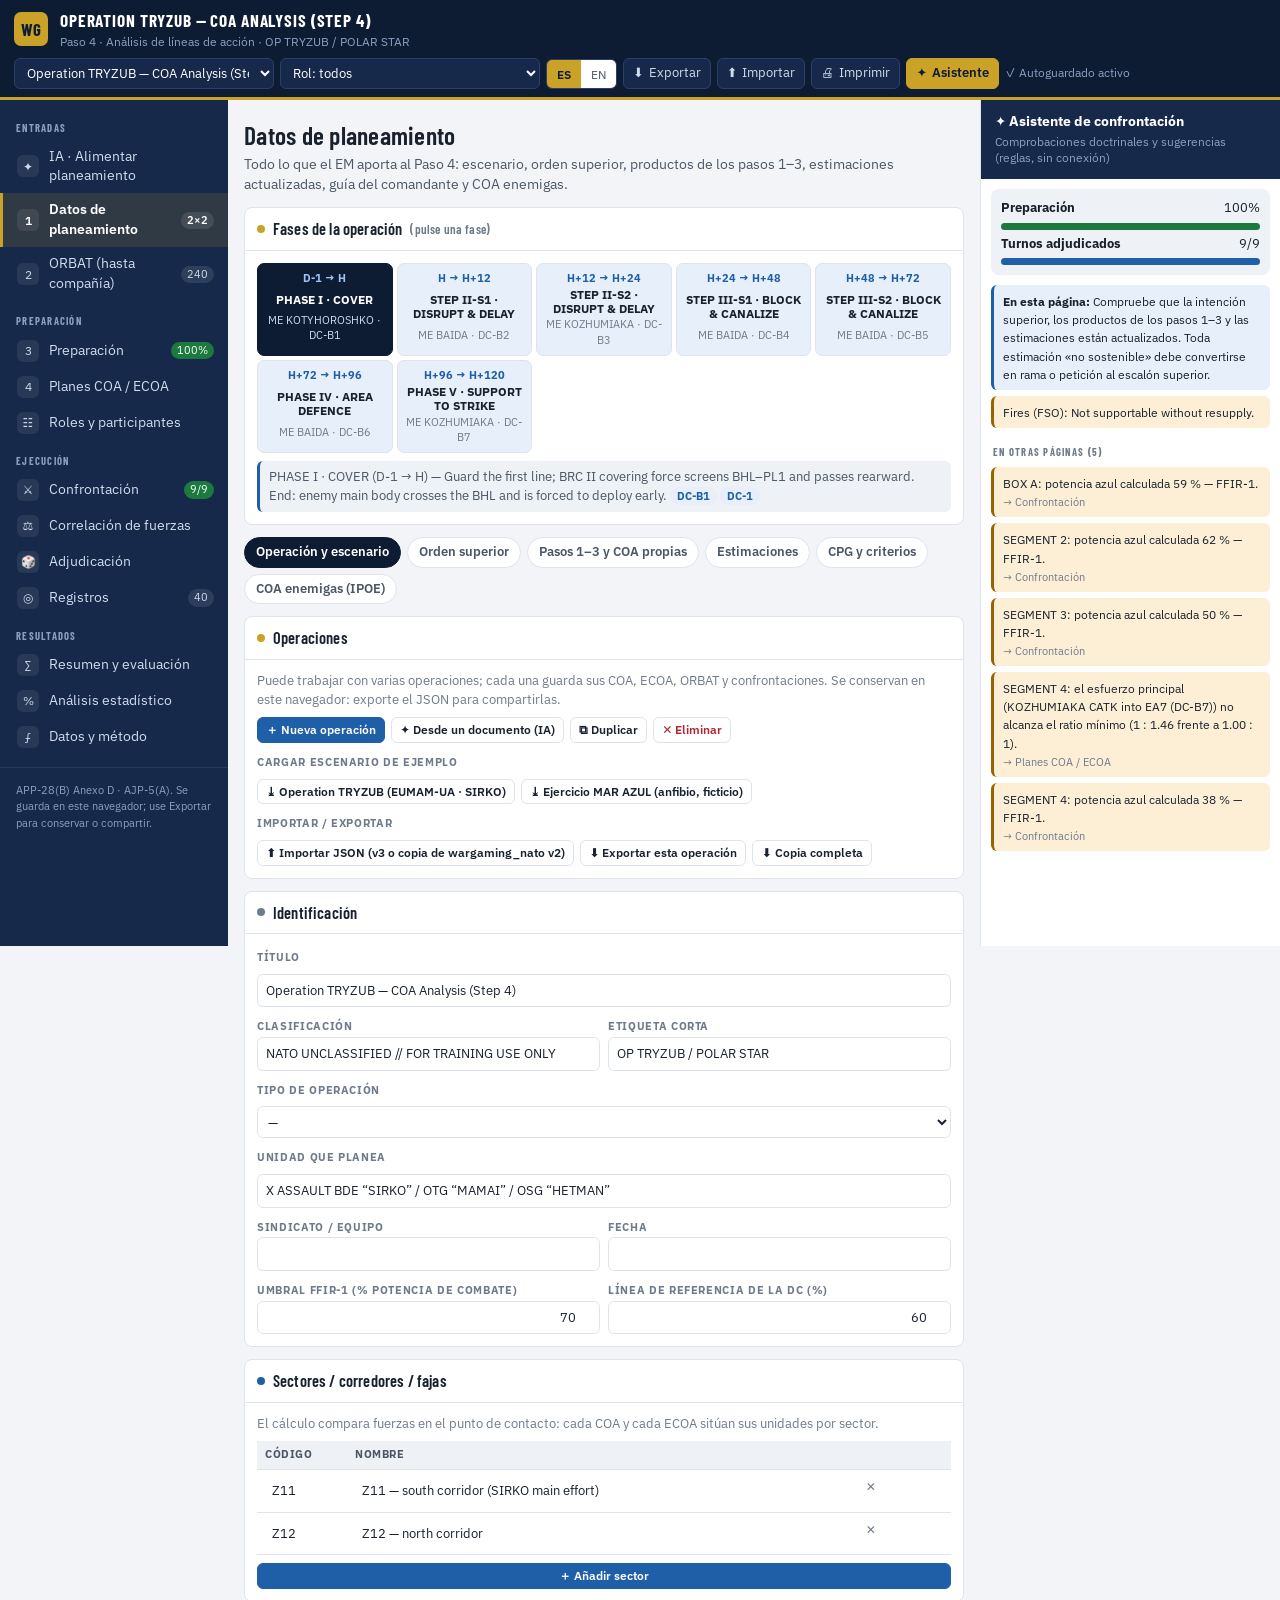
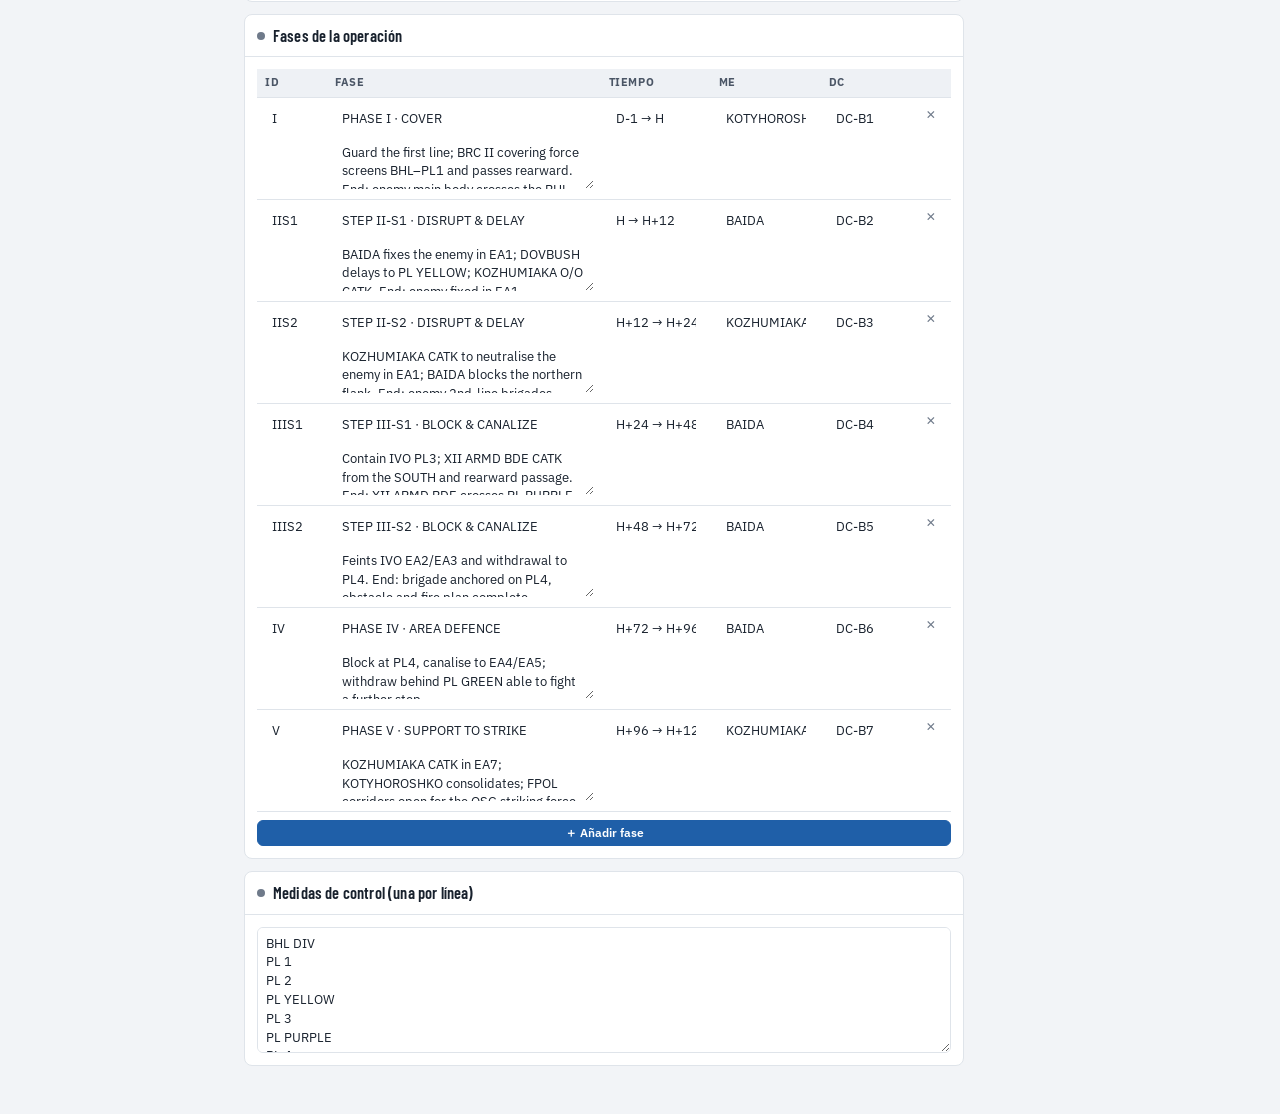
==== commit dc851dcd: "COA Wargaming Tool v0.3: AI-assisted planning input, wargame roles, land tactical templates - AI lay" ====
--- a/wargaming-coa/index.html
+++ b/wargaming-coa/index.html
@@ -16,6 +16,7 @@
   <div class="ttl"><b id="opTitle">COA Wargaming</b><span><span data-i18n="Paso 4 · Análisis de líneas de acción">Paso 4 · Análisis de líneas de acción</span> · <span id="opTag"></span></span></div>
   <div class="hdr">
     <select id="opSel" aria-label="Operación activa"></select>
+    <select id="roleSel" aria-label="Rol activo"></select>
     <div class="seg" role="group" aria-label="Idioma"><button class="tbtn" data-a="lang" data-lang="es">ES</button><button class="tbtn" data-a="lang" data-lang="en">EN</button></div>
     <button class="tbtn" data-a="exportOp" data-i18n-title="Exportar la operación activa (.json)">⬇ <span data-i18n="Exportar">Exportar</span></button>
     <button class="tbtn" data-a="importOpen" data-i18n-title="Importar una operación o una copia de wargaming_nato v2 (.json)">⬆ <span data-i18n="Importar">Importar</span></button>
@@ -37,13 +38,15 @@
 <script src="js/model.js"></script>
 <script src="js/scenarios/tryzub-v2seed.js"></script>
 <script src="js/scenarios/tryzub.js"></script>
-<script src="js/scenarios/garnacha.js"></script>
 <script src="js/scenarios/marazul.js"></script>
+<script src="js/templates.js"></script>
 <script src="js/i18n.js"></script>
 <script src="js/ui-core.js"></script>
 <script src="js/ui-inputs.js"></script>
 <script src="js/ui-wargame.js"></script>
 <script src="js/ui-results.js"></script>
+<script src="js/roles.js"></script>
+<script src="js/ai.js"></script>
 <script>WGUI.boot();</script>
 </body>
 </html>
--- a/wargaming-coa/css/app.css
+++ b/wargaming-coa/css/app.css
@@ -51,7 +51,7 @@
 .ttl b { display: block; font-family: var(--f-head); font-size: 1.08rem; letter-spacing: .05em; text-transform: uppercase; white-space: nowrap; overflow: hidden; text-overflow: ellipsis; }
 .ttl > span { display: block; font-size: .74rem; color: var(--navy-mute); white-space: nowrap; overflow: hidden; text-overflow: ellipsis; }
 .hdr { display: flex; flex-wrap: wrap; gap: 6px; align-items: center; }
-#opSel { max-width: 260px; background: var(--navy-2); color: #fff; border: 1px solid #2a4068; border-radius: 6px; padding: 5px 8px; font: inherit; font-size: .82rem; }
+#opSel, #roleSel { max-width: 260px; background: var(--navy-2); color: #fff; border: 1px solid #2a4068; border-radius: 6px; padding: 5px 8px; font: inherit; font-size: .82rem; }
 .tbtn { background: var(--navy-2); color: var(--navy-ink); border: 1px solid #2a4068; border-radius: 6px; padding: 5px 9px; font-size: .8rem; display: inline-flex; gap: 5px; align-items: center; white-space: nowrap; cursor: pointer; }
 .tbtn:hover { color: #fff; background: #21406f; }
 .tbtn.on, .tbtn[aria-pressed="true"] { background: var(--gold); color: var(--navy); border-color: var(--gold); font-weight: 600; }
@@ -83,7 +83,7 @@
 }
 @media (max-width: 560px) {
   #app { grid-template-columns: 46px minmax(0, 1fr); }
-  #opSel { max-width: 150px; }
+  #opSel, #roleSel { max-width: 150px; }
   #saveState { display: none; }
 }
 
@@ -362,3 +362,24 @@
   * { -webkit-print-color-adjust: exact; print-color-adjust: exact; }
 }
 @media (prefers-reduced-motion: reduce) { * { animation: none !important; transition: none !important; } }
+
+/* ---------- v0.3: IA, roles, plantillas ---------- */
+.modal .box.wide { width: min(880px, 96vw); max-height: 92vh; overflow: auto; }
+.mono { font-family: 'IBM Plex Mono', ui-monospace, monospace; font-size: .76rem; }
+.aiout { font-family: 'IBM Plex Mono', ui-monospace, monospace; font-size: .74rem; background: var(--surface-2); border-radius: 6px; padding: 8px 10px; max-height: 260px; overflow: auto; white-space: pre-wrap; word-break: break-word; margin: 0; }
+.aiitems { display: grid; gap: 6px; }
+.aiit { border: 1px solid var(--line); border-radius: 6px; background: var(--card); }
+.aiit > summary { padding: 6px 10px; cursor: pointer; list-style: none; }
+.aiit > summary::-webkit-details-marker { display: none; }
+.aiit[open] > summary { border-bottom: 1px solid var(--line); }
+.aibody { padding: 8px 10px; display: grid; gap: 6px; max-height: 280px; overflow: auto; }
+.aip { border-left: 3px solid var(--blue); padding-left: 8px; }
+ul.rl { margin: 4px 0 6px; padding-left: 18px; display: grid; gap: 2px; }
+.rolep { border: 1px solid var(--line); border-radius: 6px; padding: 6px 10px; margin-bottom: 6px; background: var(--card); }
+.rolep > summary { cursor: pointer; }
+.nav.rk .ic { box-shadow: 0 0 0 2px var(--gold); }
+.tplg { display: grid; grid-template-columns: repeat(auto-fill, minmax(190px, 1fr)); gap: 8px; }
+.tpl { text-align: left; display: grid; gap: 4px; padding: 9px 11px; border: 1px solid var(--line); border-radius: 8px; background: var(--card); color: var(--ink); font: inherit; font-size: .78rem; cursor: pointer; }
+.tpl b { font-size: .86rem; }
+.tpl.on { border-color: var(--gold); box-shadow: 0 0 0 2px var(--gold) inset; }
+tr.sel td { background: var(--blue-soft); }
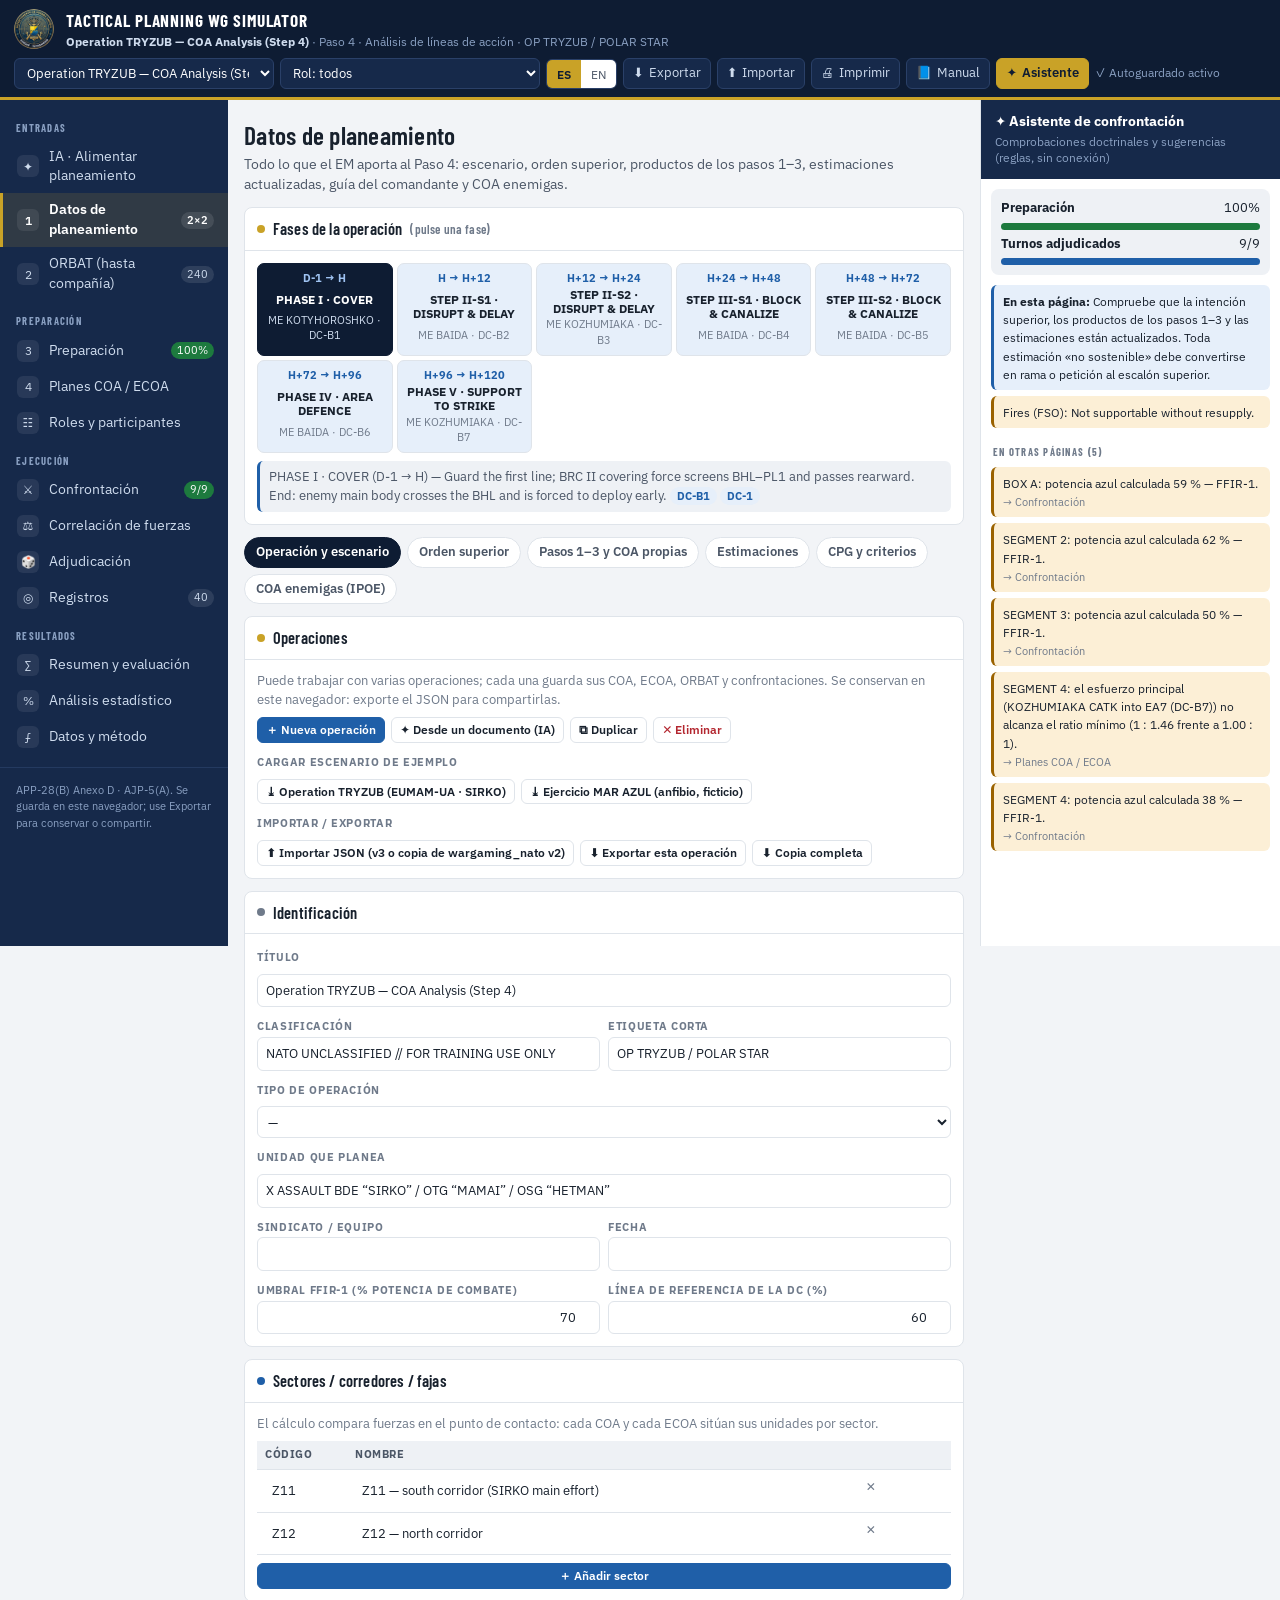
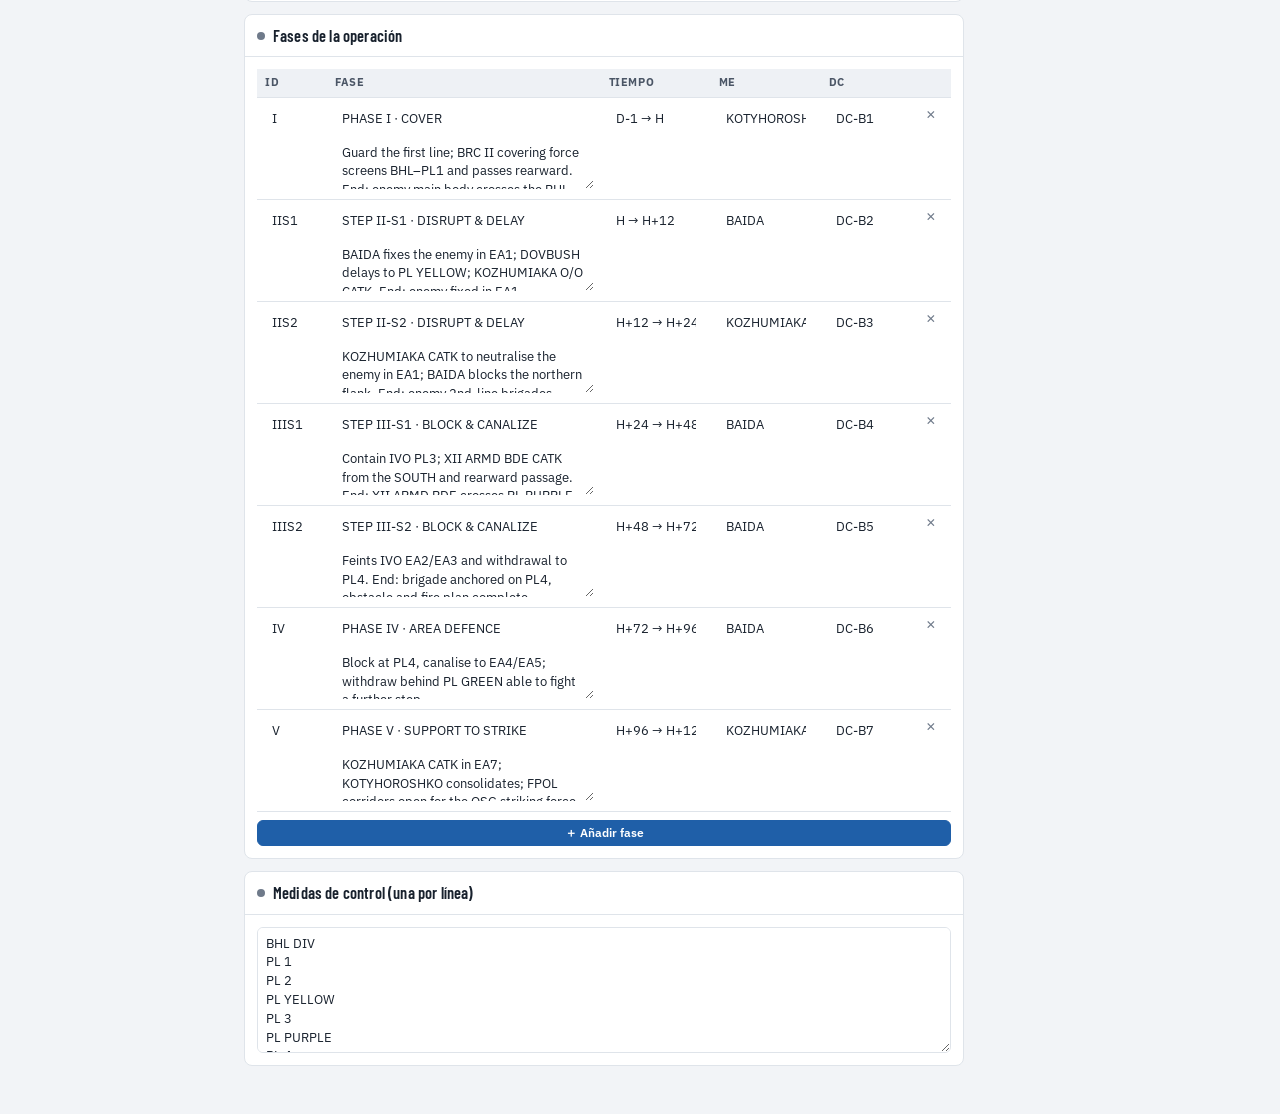
==== commit 2b37dd16: "TACTICAL PLANNING WG SIMULATOR: name, seal and visual user manual (PDF) - App name and department se" ====
--- a/wargaming-coa/index.html
+++ b/wargaming-coa/index.html
@@ -3,7 +3,9 @@
 <head>
 <meta charset="utf-8">
 <meta name="viewport" content="width=device-width, initial-scale=1, viewport-fit=cover">
-<title>COA Wargaming Tool</title>
+<title>TACTICAL PLANNING WG SIMULATOR</title>
+<link rel="icon" type="image/png" href="img/sello-32.png">
+<link rel="apple-touch-icon" href="img/sello-192.png">
 <meta name="claude:viewport-fit-sides" content="cover">
 <link rel="preconnect" href="https://fonts.googleapis.com">
 <link rel="preconnect" href="https://fonts.gstatic.com" crossorigin>
@@ -12,8 +14,8 @@
 </head>
 <body>
 <header id="top">
-  <div class="logo" aria-hidden="true">WG</div>
-  <div class="ttl"><b id="opTitle">COA Wargaming</b><span><span data-i18n="Paso 4 · Análisis de líneas de acción">Paso 4 · Análisis de líneas de acción</span> · <span id="opTag"></span></span></div>
+  <img class="logo" src="img/sello-96.png" alt="Sello del Departamento de Guerra Anfibia" width="40" height="40">
+  <div class="ttl"><b class="brand">TACTICAL PLANNING WG SIMULATOR</b><span><b id="opTitle" class="optl">COA Wargaming</b> · <span data-i18n="Paso 4 · Análisis de líneas de acción">Paso 4 · Análisis de líneas de acción</span> · <span id="opTag"></span></span></div>
   <div class="hdr">
     <select id="opSel" aria-label="Operación activa"></select>
     <select id="roleSel" aria-label="Rol activo"></select>
@@ -22,6 +24,7 @@
     <button class="tbtn" data-a="importOpen" data-i18n-title="Importar una operación o una copia de wargaming_nato v2 (.json)">⬆ <span data-i18n="Importar">Importar</span></button>
     <input type="file" id="imp" accept=".json,application/json" hidden>
     <button class="tbtn" id="printBtn" data-a="print" hidden>🖨 <span data-i18n="Imprimir">Imprimir</span></button>
+    <a class="tbtn" href="docs/Manual_TACTICAL_PLANNING_WG_SIMULATOR.pdf" target="_blank" rel="noopener">📘 <span data-i18n="Manual">Manual</span></a>
     <button class="tbtn" id="asBtn" data-a="assist">✦ <span data-i18n="Asistente">Asistente</span></button>
     <span id="saveState">—</span>
   </div>
--- a/wargaming-coa/css/app.css
+++ b/wargaming-coa/css/app.css
@@ -46,7 +46,9 @@
 /* ---------- cabecera ---------- */
 #top { position: sticky; top: env(safe-area-inset-top, 0px); z-index: 40; background: var(--navy); color: #fff; border-bottom: 3px solid var(--gold);
   display: flex; flex-wrap: wrap; align-items: center; gap: 8px 12px; padding-block: 8px; padding-left: max(14px, env(safe-area-inset-left, 0px)); padding-right: max(14px, env(safe-area-inset-right, 0px)); }
-.logo { width: 34px; height: 34px; border-radius: 7px; background: var(--gold); color: var(--navy); display: grid; place-items: center; font-family: var(--f-head); font-weight: 700; font-size: 1.05rem; flex: none; }
+.logo { width: 40px; height: 40px; border-radius: 50%; flex: none; display: block; }
+.ttl .optl { display: inline; font-family: inherit; font-size: inherit; letter-spacing: 0; text-transform: none; color: var(--navy-ink); }
+a.tbtn { text-decoration: none; }
 .ttl { min-width: 0; flex: 1 1 260px; }
 .ttl b { display: block; font-family: var(--f-head); font-size: 1.08rem; letter-spacing: .05em; text-transform: uppercase; white-space: nowrap; overflow: hidden; text-overflow: ellipsis; }
 .ttl > span { display: block; font-size: .74rem; color: var(--navy-mute); white-space: nowrap; overflow: hidden; text-overflow: ellipsis; }
